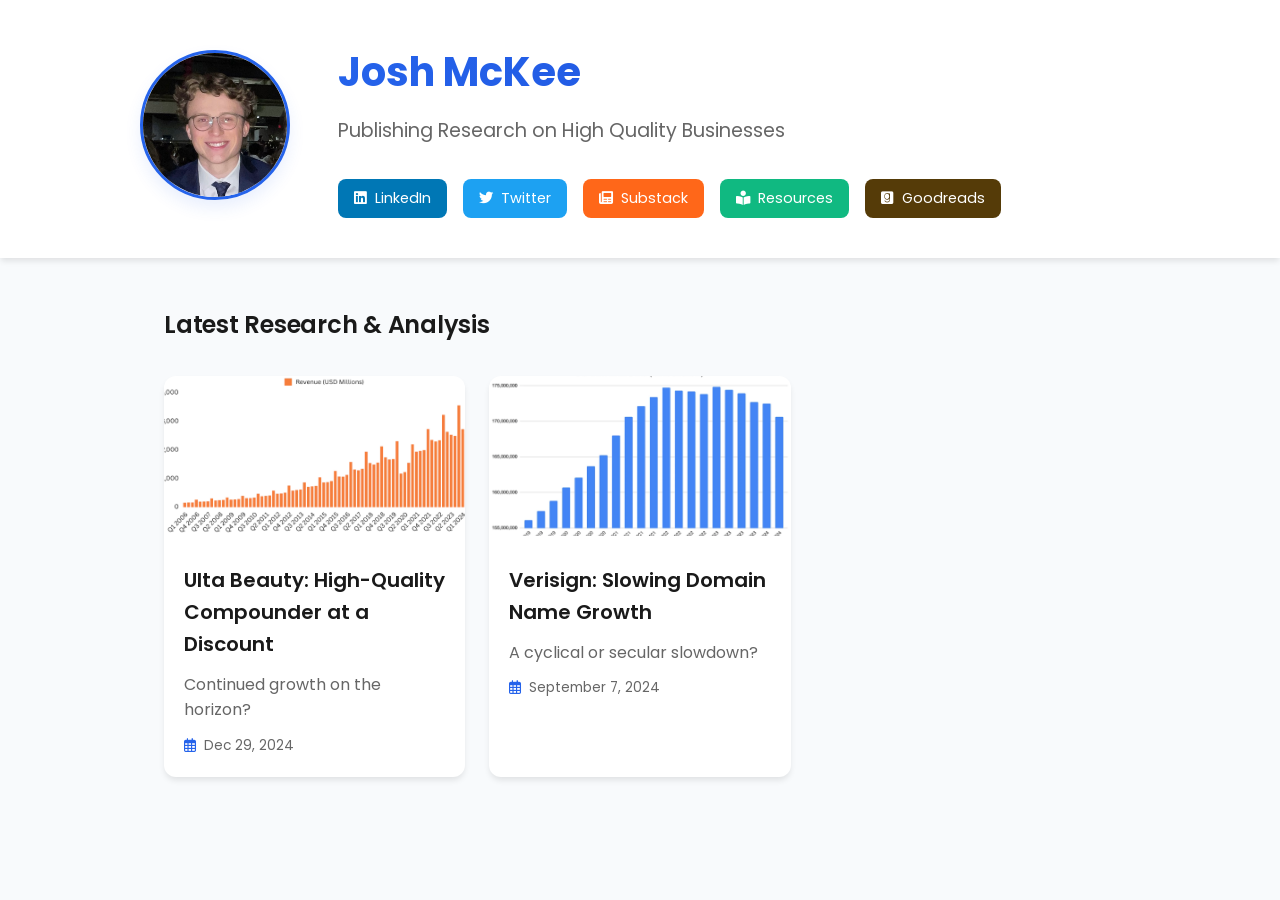
==== index.html @ ddf3f3ee "Update" ====
<!DOCTYPE html>
<html lang="en">
<head>

    <!-- Google tag (gtag.js) -->
    <script async src="https://www.googletagmanager.com/gtag/js?id=G-8PGS64HF0B"></script>
    <script>
        window.dataLayer = window.dataLayer || [];
        function gtag(){dataLayer.push(arguments);}
        gtag('js', new Date());

        gtag('config', 'G-8PGS64HF0B');
    </script>

    <meta charset="UTF-8">
    <meta name="viewport" content="width=device-width, initial-scale=1.0">
    <title>Josh McKee - Investment Research Portfolio</title>
    <link rel="stylesheet" href="https://cdnjs.cloudflare.com/ajax/libs/font-awesome/6.0.0/css/all.min.css">
    <style>
        @import url('https://fonts.googleapis.com/css2?family=Poppins:wght@300;400;500;600;700&display=swap');

        :root {
            --primary-color: #2563eb;
            --text-primary: #1a1a1a;
            --text-secondary: #666;
            --bg-primary: #ffffff;
            --bg-secondary: #f8fafc;
        }

        * {
            margin: 0;
            padding: 0;
            box-sizing: border-box;
            font-family: 'Poppins', -apple-system, BlinkMacSystemFont, sans-serif;
        }

        body {
            background-color: var(--bg-secondary);
            color: var(--text-primary);
            line-height: 1.6;
        }

        header {
            background-color: var(--bg-primary);
            padding: 2.5rem 1.5rem;
            box-shadow: 0 4px 6px -1px rgba(0, 0, 0, 0.1);
            position: relative;
            overflow: hidden;
        }

        .header-content {
            max-width: 1000px;
            margin: 0 auto;
            display: flex;
            align-items: center;
            gap: 3rem;
        }

        .profile-section {
            flex-shrink: 0;
            position: relative;
        }

        .profile-image {
            width: 150px;
            height: 150px;
            border-radius: 50%;
            object-fit: cover;
            border: 3px solid var(--primary-color);
            box-shadow: 0 8px 16px rgba(37, 99, 235, 0.1);
            transition: transform 0.3s ease;
        }

        .profile-image:hover {
            transform: scale(1.05);
        }

        .header-text {
            flex-grow: 1;
            display: flex;
            flex-direction: column;
        }

        h1 {
            font-size: 2.5rem;
            font-weight: 700;
            margin-bottom: 0.75rem;
            color: var(--text-primary);
            background: linear-gradient(120deg, var(--primary-color), #1d4ed8);
            -webkit-background-clip: text;
            -webkit-text-fill-color: transparent;
            animation: fadeInUp 0.8s ease;
        }

        .subtitle {
            color: var(--text-secondary);
            font-size: 1.2rem;
            margin-bottom: 1rem;
            animation: fadeInUp 0.8s ease 0.2s backwards;
        }

        .container {
            max-width: 1000px;
            margin: 0 auto;
            padding: 3rem 1.5rem;
        }

        .section-title {
            font-size: 1.5rem;
            font-weight: 600;
            color: var(--text-primary);
            margin-bottom: 2rem;
            letter-spacing: -0.01em;
        }

        .research-grid {
            display: grid;
            grid-template-columns: repeat(auto-fill, minmax(300px, 1fr));
            gap: 1.5rem;
            margin-top: 1.5rem;
            animation: fadeInUp 0.8s ease 0.4s backwards;
        }

        .research-card {
            background: var(--bg-primary);
            border-radius: 12px;
            padding: 0;
            box-shadow: 0 4px 6px -1px rgba(0, 0, 0, 0.1);
            transition: all 0.3s ease;
            cursor: pointer;
            position: relative;
            overflow: hidden;
        }

        .research-card::before {
            content: '';
            position: absolute;
            top: 0;
            left: 0;
            width: 100%;
            height: 3px;
            background: linear-gradient(90deg, var(--primary-color), #1d4ed8);
            transform: scaleX(0);
            transform-origin: left;
            transition: transform 0.3s ease;
        }

        .research-card:hover {
            transform: translateY(-6px);
            box-shadow: 0 8px 16px rgba(0, 0, 0, 0.1);
        }

        .research-card:hover::before {
            transform: scaleX(1);
        }

        .article-image {
            width: 100%;
            height: 160px;
            object-fit: cover;
            border-top-left-radius: 12px;
            border-top-right-radius: 12px;
        }

        .card-content {
            padding: 1.25rem;
        }

        .research-card h2 {
            font-size: 1.25rem;
            font-weight: 600;
            margin-bottom: 0.75rem;
            color: var(--text-primary);
        }

        .research-card p {
            color: var(--text-secondary);
            margin-bottom: 0.75rem;
            font-size: 1rem;
        }

        .research-card .date {
            color: var(--text-secondary);
            font-size: 0.85rem;
            display: flex;
            align-items: center;
            gap: 0.5rem;
        }

        .date i {
            color: var(--primary-color);
        }

        /* Social Media Buttons */
        .social-links {
            display: flex;
            gap: 1rem;
            margin-top: 1rem;
            flex-wrap: wrap;
            justify-content: flex-start;
        }

        .social-button {
            display: flex;
            align-items: center;
            gap: 0.5rem;
            padding: 0.5rem 1rem;
            border-radius: 8px;
            color: white;
            font-size: 0.9rem;
            text-decoration: none;
            transition: transform 0.2s ease;
            min-width: fit-content;
        }

        .social-button:hover {
            transform: translateY(-2px);
        }

        .linkedin {
            background-color: #0077b5;
        }

        .twitter {
            background-color: #1DA1F2;
        }

        .substack {
            background-color: #FF6719;
        }

        .resources {
            background-color: #10b981;
        }

        .goodreads {
            background-color: #553b08;
        }

        /* Notification Popup */
        .notification {
            position: fixed;
            bottom: 2rem;
            left: 50%;
            transform: translateX(-50%) translateY(100px);
            background: rgba(0, 0, 0, 0.8);
            color: white;
            padding: 1rem 2rem;
            border-radius: 8px;
            font-size: 0.9rem;
            opacity: 0;
            transition: all 0.3s ease;
            z-index: 1000;
            display: flex;
            align-items: center;
            gap: 0.5rem;
        }

        .notification.show {
            transform: translateX(-50%) translateY(0);
            opacity: 1;
        }

        .notification i {
            animation: spin 1s linear infinite;
        }

        @keyframes fadeInUp {
            from {
                opacity: 0;
                transform: translateY(20px);
            }
            to {
                opacity: 1;
                transform: translateY(0);
            }
        }

        @keyframes spin {
            from {
                transform: rotate(0deg);
            }
            to {
                transform: rotate(360deg);
            }
        }

        @media (max-width: 768px) {
            .header-content {
                flex-direction: column;
                text-align: center;
                gap: 1.5rem;
                padding: 0.5rem;
            }

            .container {
                padding: 1.5rem 1rem;
            }
            
            .research-grid {
                grid-template-columns: 1fr;
            }

            h1 {
                font-size: 2rem;
            }

            .subtitle {
                font-size: 1.1rem;
                padding: 0 0.5rem;
            }

            .social-links {
                justify-content: center;
                gap: 0.75rem;
                padding: 0 0.5rem;
            }

            .social-button {
                padding: 0.4rem 0.75rem;
                font-size: 0.85rem;
            }

            .section-title {
                text-align: center;
                font-size: 1.35rem;
            }

            .profile-image {
                width: 120px;
                height: 120px;
            }
        }

        @media (max-width: 480px) {
            .social-links {
                gap: 0.5rem;
            }

            .social-button {
                padding: 0.35rem 0.6rem;
                font-size: 0.8rem;
            }

            .subtitle {
                font-size: 1rem;
            }

            h1 {
                font-size: 1.75rem;
            }
        }
    </style>
</head>
<body>
    <header>
        <div class="header-content">
            <div class="profile-section">
                <img src="profile.jpg" alt="Josh McKee" class="profile-image" onerror="this.src='https://via.placeholder.com/150x150?text=JM'">
            </div>
            <div class="header-text">
                <h1>Josh McKee</h1>
                <p class="subtitle">Publishing Research on High Quality Businesses</p>
                <div class="social-links">
                    <a href="https://www.linkedin.com/in/joshhmckee/" target="_blank" class="social-button linkedin">
                        <i class="fab fa-linkedin"></i>
                        LinkedIn
                    </a>
                    <a href="https://x.com/stockmental" target="_blank" class="social-button twitter">
                        <i class="fab fa-twitter"></i>
                        Twitter
                    </a>
                    <a href="https://open.substack.com/pub/thedeepview" target="_blank" class="social-button substack">
                        <i class="fas fa-newspaper"></i>
                        Substack
                    </a>
                    <a href="resources.html" class="social-button resources">
                        <i class="fas fa-book-reader"></i>
                        Resources
                    </a>
                    <a href="https://www.goodreads.com/user/show/170018199-josh-mckee" target="_blank" class="social-button goodreads">
                        <i class="fab fa-goodreads"></i>
                        Goodreads
                    </a>
                </div>
            </div>
        </div>
    </header>

    <main class="container">
        <h2 class="section-title">Latest Research & Analysis</h2>
        <div class="research-grid" id="researchGrid">
            <!-- Research articles will be dynamically inserted here -->
        </div>
    </main>

    <script>
        // Your existing articles data
        const researchArticles = [
            {
                title: "Ulta Beauty: High-Quality Compounder at a Discount",
                description: "Continued growth on the horizon?",
                date: "Dec 29, 2024",
                url: "https://open.substack.com/pub/thedeepview/p/ulta-beauty-high-quality-compounder",
                image: "ulta_image.jpg"
            },
            {
                title: "Verisign: Slowing Domain Name Growth",
                description: "A cyclical or secular slowdown?",
                date: "September 7, 2024",
                url: "https://open.substack.com/pub/thedeepview/p/verisign-slowing-domain-name-growth",
                image: "verisign_image.png"
            }
        ];

        function createResearchCards() {
            const grid = document.getElementById('researchGrid');
            
            researchArticles.forEach((article, index) => {
                const card = document.createElement('div');
                card.className = 'research-card';
                card.style.animation = `fadeInUp 0.8s ease ${0.2 * (index + 1)}s backwards`;
                
                card.innerHTML = `
                    <img src="${article.image}" alt="${article.title}" class="article-image" onerror="this.src='https://via.placeholder.com/800x400?text=Research+Article'">
                    <div class="card-content">
                        <h2>${article.title}</h2>
                        <p>${article.description}</p>
                        <div class="date">
                            <i class="far fa-calendar-alt"></i>
                            ${article.date}
                        </div>
                    </div>
                `;
                
                card.addEventListener('click', () => {
                    window.open(article.url, '_blank');
                });
                
                grid.appendChild(card);
            });
        }

        document.addEventListener('DOMContentLoaded', createResearchCards);
    </script>
</body>
</html>
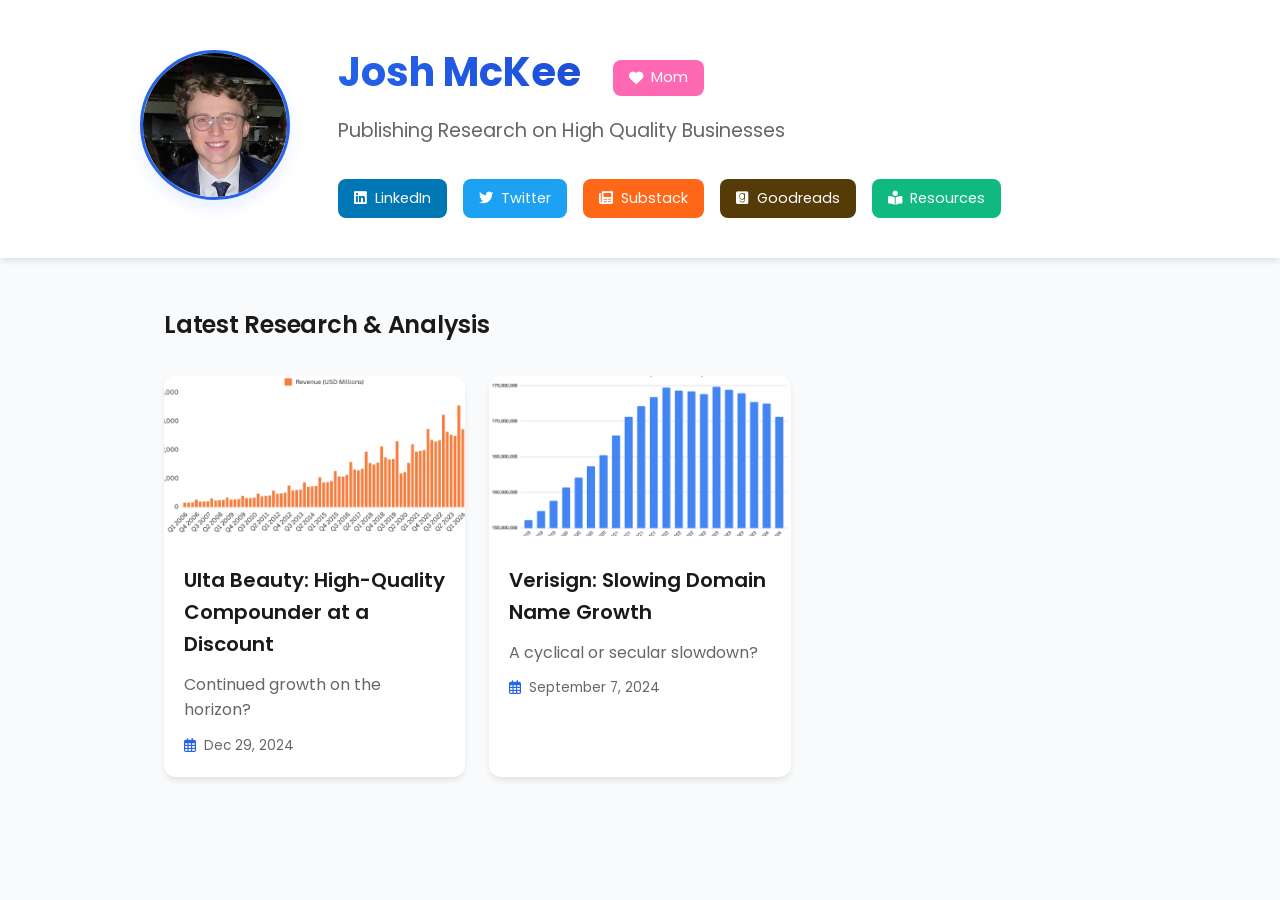
==== commit 43f3f14a: "Update" ====
--- a/index.html
+++ b/index.html
@@ -235,6 +235,30 @@
 
         .goodreads {
             background-color: #553b08;
+        }
+
+        .mom-button {
+            display: inline-flex;
+            align-items: center;
+            gap: 0.5rem;
+            padding: 0.4rem 1rem;
+            border-radius: 8px;
+            background-color: #ff69b4;
+            color: white;
+            font-size: 0.9rem;
+            text-decoration: none;
+            transition: all 0.3s ease;
+            margin-left: 1rem;
+            vertical-align: middle;
+        }
+
+        .mom-button:hover {
+            transform: translateY(-2px);
+            background-color: #ff4d8c;
+        }
+
+        .mom-button i {
+            font-size: 0.9rem;
         }
 
         /* Notification Popup */
@@ -359,7 +383,13 @@
                 <img src="profile.jpg" alt="Josh McKee" class="profile-image" onerror="this.src='https://via.placeholder.com/150x150?text=JM'">
             </div>
             <div class="header-text">
-                <h1>Josh McKee</h1>
+                <div style="display: flex; align-items: center; gap: 1rem;">
+                    <h1>Josh McKee</h1>
+                    <a href="birthday.html" class="mom-button">
+                        <i class="fas fa-heart"></i>
+                        Mom
+                    </a>
+                </div>
                 <p class="subtitle">Publishing Research on High Quality Businesses</p>
                 <div class="social-links">
                     <a href="https://www.linkedin.com/in/joshhmckee/" target="_blank" class="social-button linkedin">
@@ -374,13 +404,13 @@
                         <i class="fas fa-newspaper"></i>
                         Substack
                     </a>
+                    <a href="https://www.goodreads.com/user/show/170018199-josh-mckee" target="_blank" class="social-button goodreads">
+                        <i class="fab fa-goodreads"></i>
+                        Goodreads
+                    </a>
                     <a href="resources.html" class="social-button resources">
                         <i class="fas fa-book-reader"></i>
                         Resources
-                    </a>
-                    <a href="https://www.goodreads.com/user/show/170018199-josh-mckee" target="_blank" class="social-button goodreads">
-                        <i class="fab fa-goodreads"></i>
-                        Goodreads
                     </a>
                 </div>
             </div>
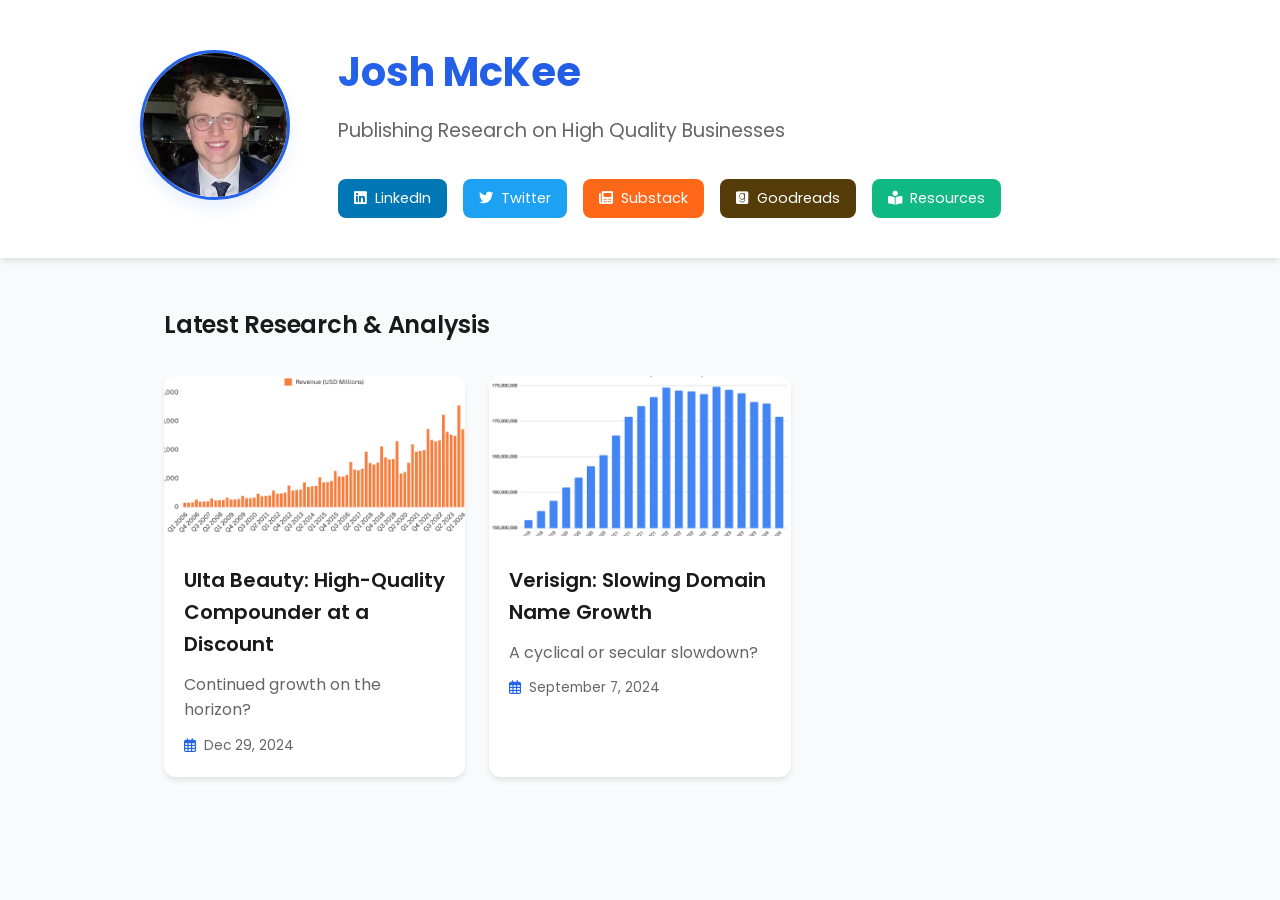
==== commit 7ff75271: "Update" ====
--- a/index.html
+++ b/index.html
@@ -14,7 +14,7 @@
 
     <meta charset="UTF-8">
     <meta name="viewport" content="width=device-width, initial-scale=1.0">
-    <title>Josh McKee - Investment Research Portfolio</title>
+    <title>Josh McKee</title>
     <link rel="stylesheet" href="https://cdnjs.cloudflare.com/ajax/libs/font-awesome/6.0.0/css/all.min.css">
     <style>
         @import url('https://fonts.googleapis.com/css2?family=Poppins:wght@300;400;500;600;700&display=swap');
@@ -235,30 +235,6 @@
 
         .goodreads {
             background-color: #553b08;
-        }
-
-        .mom-button {
-            display: inline-flex;
-            align-items: center;
-            gap: 0.5rem;
-            padding: 0.4rem 1rem;
-            border-radius: 8px;
-            background-color: #ff69b4;
-            color: white;
-            font-size: 0.9rem;
-            text-decoration: none;
-            transition: all 0.3s ease;
-            margin-left: 1rem;
-            vertical-align: middle;
-        }
-
-        .mom-button:hover {
-            transform: translateY(-2px);
-            background-color: #ff4d8c;
-        }
-
-        .mom-button i {
-            font-size: 0.9rem;
         }
 
         /* Notification Popup */
@@ -383,13 +359,7 @@
                 <img src="profile.jpg" alt="Josh McKee" class="profile-image" onerror="this.src='https://via.placeholder.com/150x150?text=JM'">
             </div>
             <div class="header-text">
-                <div style="display: flex; align-items: center; gap: 1rem;">
-                    <h1>Josh McKee</h1>
-                    <a href="birthday.html" class="mom-button">
-                        <i class="fas fa-heart"></i>
-                        Mom
-                    </a>
-                </div>
+                <h1>Josh McKee</h1>
                 <p class="subtitle">Publishing Research on High Quality Businesses</p>
                 <div class="social-links">
                     <a href="https://www.linkedin.com/in/joshhmckee/" target="_blank" class="social-button linkedin">
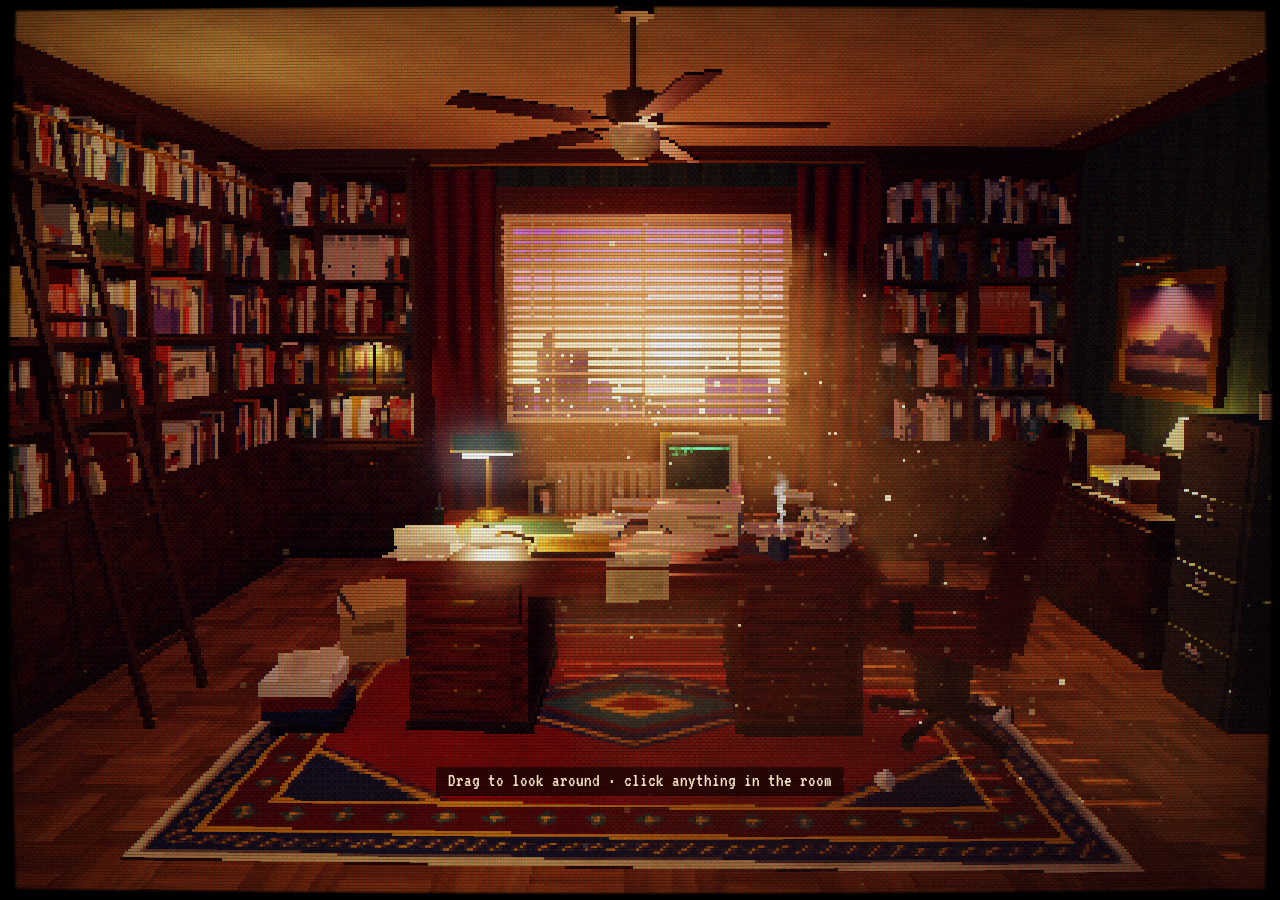
==== commit 368bf747: "Rebuild the site as an interactive retro 3D research office Replace the static card layout with a po" ====
--- a/index.html
+++ b/index.html
@@ -1,447 +1,322 @@
 <!DOCTYPE html>
 <html lang="en">
 <head>
-
-    <!-- Google tag (gtag.js) -->
-    <script async src="https://www.googletagmanager.com/gtag/js?id=G-8PGS64HF0B"></script>
-    <script>
-        window.dataLayer = window.dataLayer || [];
-        function gtag(){dataLayer.push(arguments);}
-        gtag('js', new Date());
-
-        gtag('config', 'G-8PGS64HF0B');
-    </script>
-
-    <meta charset="UTF-8">
-    <meta name="viewport" content="width=device-width, initial-scale=1.0">
-    <title>Josh McKee</title>
-    <link rel="stylesheet" href="https://cdnjs.cloudflare.com/ajax/libs/font-awesome/6.0.0/css/all.min.css">
-    <style>
-        @import url('https://fonts.googleapis.com/css2?family=Poppins:wght@300;400;500;600;700&display=swap');
-
-        :root {
-            --primary-color: #2563eb;
-            --text-primary: #1a1a1a;
-            --text-secondary: #666;
-            --bg-primary: #ffffff;
-            --bg-secondary: #f8fafc;
-        }
-
-        * {
-            margin: 0;
-            padding: 0;
-            box-sizing: border-box;
-            font-family: 'Poppins', -apple-system, BlinkMacSystemFont, sans-serif;
-        }
-
-        body {
-            background-color: var(--bg-secondary);
-            color: var(--text-primary);
-            line-height: 1.6;
-        }
-
-        header {
-            background-color: var(--bg-primary);
-            padding: 2.5rem 1.5rem;
-            box-shadow: 0 4px 6px -1px rgba(0, 0, 0, 0.1);
-            position: relative;
-            overflow: hidden;
-        }
-
-        .header-content {
-            max-width: 1000px;
-            margin: 0 auto;
-            display: flex;
-            align-items: center;
-            gap: 3rem;
-        }
-
-        .profile-section {
-            flex-shrink: 0;
-            position: relative;
-        }
-
-        .profile-image {
-            width: 150px;
-            height: 150px;
-            border-radius: 50%;
-            object-fit: cover;
-            border: 3px solid var(--primary-color);
-            box-shadow: 0 8px 16px rgba(37, 99, 235, 0.1);
-            transition: transform 0.3s ease;
-        }
-
-        .profile-image:hover {
-            transform: scale(1.05);
-        }
-
-        .header-text {
-            flex-grow: 1;
-            display: flex;
-            flex-direction: column;
-        }
-
-        h1 {
-            font-size: 2.5rem;
-            font-weight: 700;
-            margin-bottom: 0.75rem;
-            color: var(--text-primary);
-            background: linear-gradient(120deg, var(--primary-color), #1d4ed8);
-            -webkit-background-clip: text;
-            -webkit-text-fill-color: transparent;
-            animation: fadeInUp 0.8s ease;
-        }
-
-        .subtitle {
-            color: var(--text-secondary);
-            font-size: 1.2rem;
-            margin-bottom: 1rem;
-            animation: fadeInUp 0.8s ease 0.2s backwards;
-        }
-
-        .container {
-            max-width: 1000px;
-            margin: 0 auto;
-            padding: 3rem 1.5rem;
-        }
-
-        .section-title {
-            font-size: 1.5rem;
-            font-weight: 600;
-            color: var(--text-primary);
-            margin-bottom: 2rem;
-            letter-spacing: -0.01em;
-        }
-
-        .research-grid {
-            display: grid;
-            grid-template-columns: repeat(auto-fill, minmax(300px, 1fr));
-            gap: 1.5rem;
-            margin-top: 1.5rem;
-            animation: fadeInUp 0.8s ease 0.4s backwards;
-        }
-
-        .research-card {
-            background: var(--bg-primary);
-            border-radius: 12px;
-            padding: 0;
-            box-shadow: 0 4px 6px -1px rgba(0, 0, 0, 0.1);
-            transition: all 0.3s ease;
-            cursor: pointer;
-            position: relative;
-            overflow: hidden;
-        }
-
-        .research-card::before {
-            content: '';
-            position: absolute;
-            top: 0;
-            left: 0;
-            width: 100%;
-            height: 3px;
-            background: linear-gradient(90deg, var(--primary-color), #1d4ed8);
-            transform: scaleX(0);
-            transform-origin: left;
-            transition: transform 0.3s ease;
-        }
-
-        .research-card:hover {
-            transform: translateY(-6px);
-            box-shadow: 0 8px 16px rgba(0, 0, 0, 0.1);
-        }
-
-        .research-card:hover::before {
-            transform: scaleX(1);
-        }
-
-        .article-image {
-            width: 100%;
-            height: 160px;
-            object-fit: cover;
-            border-top-left-radius: 12px;
-            border-top-right-radius: 12px;
-        }
-
-        .card-content {
-            padding: 1.25rem;
-        }
-
-        .research-card h2 {
-            font-size: 1.25rem;
-            font-weight: 600;
-            margin-bottom: 0.75rem;
-            color: var(--text-primary);
-        }
-
-        .research-card p {
-            color: var(--text-secondary);
-            margin-bottom: 0.75rem;
-            font-size: 1rem;
-        }
-
-        .research-card .date {
-            color: var(--text-secondary);
-            font-size: 0.85rem;
-            display: flex;
-            align-items: center;
-            gap: 0.5rem;
-        }
-
-        .date i {
-            color: var(--primary-color);
-        }
-
-        /* Social Media Buttons */
-        .social-links {
-            display: flex;
-            gap: 1rem;
-            margin-top: 1rem;
-            flex-wrap: wrap;
-            justify-content: flex-start;
-        }
-
-        .social-button {
-            display: flex;
-            align-items: center;
-            gap: 0.5rem;
-            padding: 0.5rem 1rem;
-            border-radius: 8px;
-            color: white;
-            font-size: 0.9rem;
-            text-decoration: none;
-            transition: transform 0.2s ease;
-            min-width: fit-content;
-        }
-
-        .social-button:hover {
-            transform: translateY(-2px);
-        }
-
-        .linkedin {
-            background-color: #0077b5;
-        }
-
-        .twitter {
-            background-color: #1DA1F2;
-        }
-
-        .substack {
-            background-color: #FF6719;
-        }
-
-        .resources {
-            background-color: #10b981;
-        }
-
-        .goodreads {
-            background-color: #553b08;
-        }
-
-        /* Notification Popup */
-        .notification {
-            position: fixed;
-            bottom: 2rem;
-            left: 50%;
-            transform: translateX(-50%) translateY(100px);
-            background: rgba(0, 0, 0, 0.8);
-            color: white;
-            padding: 1rem 2rem;
-            border-radius: 8px;
-            font-size: 0.9rem;
-            opacity: 0;
-            transition: all 0.3s ease;
-            z-index: 1000;
-            display: flex;
-            align-items: center;
-            gap: 0.5rem;
-        }
-
-        .notification.show {
-            transform: translateX(-50%) translateY(0);
-            opacity: 1;
-        }
-
-        .notification i {
-            animation: spin 1s linear infinite;
-        }
-
-        @keyframes fadeInUp {
-            from {
-                opacity: 0;
-                transform: translateY(20px);
-            }
-            to {
-                opacity: 1;
-                transform: translateY(0);
-            }
-        }
-
-        @keyframes spin {
-            from {
-                transform: rotate(0deg);
-            }
-            to {
-                transform: rotate(360deg);
-            }
-        }
-
-        @media (max-width: 768px) {
-            .header-content {
-                flex-direction: column;
-                text-align: center;
-                gap: 1.5rem;
-                padding: 0.5rem;
-            }
-
-            .container {
-                padding: 1.5rem 1rem;
-            }
-            
-            .research-grid {
-                grid-template-columns: 1fr;
-            }
-
-            h1 {
-                font-size: 2rem;
-            }
-
-            .subtitle {
-                font-size: 1.1rem;
-                padding: 0 0.5rem;
-            }
-
-            .social-links {
-                justify-content: center;
-                gap: 0.75rem;
-                padding: 0 0.5rem;
-            }
-
-            .social-button {
-                padding: 0.4rem 0.75rem;
-                font-size: 0.85rem;
-            }
-
-            .section-title {
-                text-align: center;
-                font-size: 1.35rem;
-            }
-
-            .profile-image {
-                width: 120px;
-                height: 120px;
-            }
-        }
-
-        @media (max-width: 480px) {
-            .social-links {
-                gap: 0.5rem;
-            }
-
-            .social-button {
-                padding: 0.35rem 0.6rem;
-                font-size: 0.8rem;
-            }
-
-            .subtitle {
-                font-size: 1rem;
-            }
-
-            h1 {
-                font-size: 1.75rem;
-            }
-        }
-    </style>
+  <!-- Google tag (gtag.js) -->
+  <script async src="https://www.googletagmanager.com/gtag/js?id=G-8PGS64HF0B"></script>
+  <script>
+    window.dataLayer = window.dataLayer || [];
+    function gtag(){dataLayer.push(arguments);}
+    gtag('js', new Date());
+    gtag('config', 'G-8PGS64HF0B');
+  </script>
+
+  <meta charset="UTF-8">
+  <meta name="viewport" content="width=device-width, initial-scale=1, viewport-fit=cover">
+  <title>Josh McKee · Research on High-Quality Businesses</title>
+  <meta name="description" content="Josh McKee publishes in-depth research on high-quality businesses. Step into his retro research office to browse the reports, the reading list and the podcasts he follows.">
+  <link rel="canonical" href="https://www.joshmckee.com/">
+  <meta name="theme-color" content="#140d09">
+  <meta name="color-scheme" content="dark">
+
+  <meta property="og:type" content="website">
+  <meta property="og:url" content="https://www.joshmckee.com/">
+  <meta property="og:title" content="Josh McKee · Research Office">
+  <meta property="og:description" content="In-depth research on high-quality businesses, inside a retro 3D research office.">
+  <meta property="og:image" content="https://www.joshmckee.com/assets/img/og.jpg">
+  <meta property="og:image:width" content="1200">
+  <meta property="og:image:height" content="630">
+  <meta name="twitter:card" content="summary_large_image">
+  <meta name="twitter:site" content="@stockmental">
+  <meta name="twitter:title" content="Josh McKee · Research Office">
+  <meta name="twitter:description" content="In-depth research on high-quality businesses, inside a retro 3D research office.">
+  <meta name="twitter:image" content="https://www.joshmckee.com/assets/img/og.jpg">
+
+  <link rel="icon" href="favicon.svg" type="image/svg+xml">
+  <link rel="icon" href="favicon.png" type="image/png" sizes="32x32">
+  <link rel="apple-touch-icon" href="apple-touch-icon.png">
+
+  <link rel="preconnect" href="https://fonts.googleapis.com">
+  <link rel="preconnect" href="https://fonts.gstatic.com" crossorigin>
+  <link rel="stylesheet" href="https://fonts.googleapis.com/css2?family=Courier+Prime:ital,wght@0,400;0,700;1,400&family=VT323&display=swap">
+  <link rel="stylesheet" href="assets/css/office.css">
+  <link rel="modulepreload" href="assets/vendor/three.module.min.js">
+
+  <script type="application/ld+json">
+  {
+    "@context": "https://schema.org",
+    "@type": "Person",
+    "name": "Josh McKee",
+    "url": "https://www.joshmckee.com/",
+    "image": "https://www.joshmckee.com/assets/img/profile.jpg",
+    "description": "Publishes in-depth research on high-quality businesses.",
+    "sameAs": [
+      "https://www.linkedin.com/in/joshhmckee/",
+      "https://x.com/stockmental",
+      "https://www.goodreads.com/user/show/170018199-josh-mckee"
+    ]
+  }
+  </script>
+  <script>document.documentElement.classList.add('js');</script>
 </head>
 <body>
-    <header>
-        <div class="header-content">
-            <div class="profile-section">
-                <img src="profile.jpg" alt="Josh McKee" class="profile-image" onerror="this.src='https://via.placeholder.com/150x150?text=JM'">
-            </div>
-            <div class="header-text">
-                <h1>Josh McKee</h1>
-                <p class="subtitle">Publishing Research on High Quality Businesses</p>
-                <div class="social-links">
-                    <a href="https://www.linkedin.com/in/joshhmckee/" target="_blank" class="social-button linkedin">
-                        <i class="fab fa-linkedin"></i>
-                        LinkedIn
-                    </a>
-                    <a href="https://x.com/stockmental" target="_blank" class="social-button twitter">
-                        <i class="fab fa-twitter"></i>
-                        Twitter
-                    </a>
-                    <a href="https://open.substack.com/pub/thedeepview" target="_blank" class="social-button substack">
-                        <i class="fas fa-newspaper"></i>
-                        Substack
-                    </a>
-                    <a href="https://www.goodreads.com/user/show/170018199-josh-mckee" target="_blank" class="social-button goodreads">
-                        <i class="fab fa-goodreads"></i>
-                        Goodreads
-                    </a>
-                    <a href="resources.html" class="social-button resources">
-                        <i class="fas fa-book-reader"></i>
-                        Resources
-                    </a>
-                </div>
-            </div>
+  <a class="skip-link" href="#text-version">Skip to the text version</a>
+
+  <!-- ============ The office (3D) ============ -->
+  <div class="stage" id="stage" aria-hidden="true">
+    <canvas id="scene"></canvas>
+    <div class="markers" id="markers"></div>
+  </div>
+
+  <header class="hud hud-top" aria-label="Site controls">
+    <div class="hud-id">
+      <span class="hud-name">JOSH McKEE</span>
+      <span class="hud-sub">RESEARCH OFFICE · EST. 2024</span>
+    </div>
+    <div class="hud-tools">
+      <button class="hud-btn" type="button" data-action="hints" aria-pressed="false" title="Show what you can click">?</button>
+      <button class="hud-btn" type="button" data-action="sound" aria-pressed="false">SOUND OFF</button>
+      <button class="hud-btn" type="button" data-action="crt" aria-pressed="true">CRT ON</button>
+      <a class="hud-btn" href="#text-version" data-action="text">TEXT VERSION</a>
+    </div>
+  </header>
+
+  <nav class="hud hud-dock" aria-label="Explore the office">
+    <button type="button" class="dock-btn" data-go="terminal">
+      <svg viewBox="0 0 16 16" aria-hidden="true"><path d="M2 2h12v9H2zM3 3v7h10V3zM5 12h6v1h2v1H3v-1h2z"/><path d="M4 5h1v1H4zM6 5h4v1H6zM4 7h1v1H4zM6 7h3v1H6z"/></svg>
+      <span>Research</span>
+    </button>
+    <button type="button" class="dock-btn" data-go="desk">
+      <svg viewBox="0 0 16 16" aria-hidden="true"><path d="M4 1h7l3 3v11H4zM5 2v12h8V5h-3V2zM11 2v2h2z"/><path d="M6 7h5v1H6zM6 9h6v1H6zM6 11h4v1H6zM2 3h1v13h10v-1H2z"/></svg>
+      <span>Reports</span>
+    </button>
+    <button type="button" class="dock-btn" data-go="library">
+      <svg viewBox="0 0 16 16" aria-hidden="true"><path d="M1 14h14v1H1zM2 3h2v10H2zM5 2h2v11H5zM8 4h2v9H8zM11 3l2-1 2 10-2 1z"/></svg>
+      <span>Library</span>
+    </button>
+    <button type="button" class="dock-btn" data-go="podcasts">
+      <svg viewBox="0 0 16 16" aria-hidden="true"><path d="M1 3h14v10H1zM2 4v8h12V4zM3 5h10v3H3zM5 9h6v2H5z"/><path d="M5 6h1v1H5zM10 6h1v1h-1z"/></svg>
+      <span>Podcasts</span>
+    </button>
+    <button type="button" class="dock-btn" data-go="contact">
+      <svg viewBox="0 0 16 16" aria-hidden="true"><path d="M3 3h10v2h2v3h-3V6H4v2H1V5h2zM4 9h8l2 5H2zM7 10h2v1H7zM6 12h4v1H6z"/></svg>
+      <span>Contact</span>
+    </button>
+    <button type="button" class="dock-btn" data-go="about">
+      <svg viewBox="0 0 16 16" aria-hidden="true"><path d="M6 2h4v1h1v4h-1v1H6V7H5V3h1zM3 10h10v1h1v4H2v-4h1z"/></svg>
+      <span>About</span>
+    </button>
+  </nav>
+
+  <button type="button" class="back-btn" data-action="back" hidden>&larr; BACK <kbd>ESC</kbd></button>
+  <p class="hud-hint" id="hint">Drag to look around &middot; click anything in the room</p>
+  <div class="tooltip" id="tooltip" aria-hidden="true"></div>
+  <p class="sr-only" id="announcer" aria-live="polite"></p>
+
+  <div class="boot" id="boot" aria-hidden="true">
+    <pre class="boot-text" id="boot-text"></pre>
+    <div class="boot-bar"><span id="boot-bar"></span></div>
+  </div>
+
+  <!-- ============ Content: overlays in the office, a plain document in text mode ============ -->
+  <main class="content" id="text-version" tabindex="-1">
+    <header class="doc-head">
+      <p class="doc-kicker">www.joshmckee.com</p>
+      <h1>Josh McKee</h1>
+      <p class="doc-lede">Publishing research on high-quality businesses.</p>
+      <p class="doc-switch"><a href="./" data-action="office">Enter the 3D research office &rarr;</a></p>
+    </header>
+
+    <section class="panel panel-about" id="about" data-panel="about" aria-labelledby="about-title">
+      <button type="button" class="panel-close" data-action="back" aria-label="Close">&times;</button>
+      <div class="about-card">
+        <div class="about-body">
+          <p class="panel-kicker">About</p>
+          <h2 id="about-title">Josh McKee</h2>
+          <p class="about-lede">Publishing research on high-quality businesses.</p>
+          <p>In-depth analyses of public companies: how they make money, what drives their value, and their long-term investment potential.</p>
+          <p class="about-links">
+            <a href="https://www.linkedin.com/in/joshhmckee/" rel="me noopener" target="_blank">LinkedIn</a>
+            <a href="https://x.com/stockmental" rel="me noopener" target="_blank">X</a>
+            <a href="https://www.goodreads.com/user/show/170018199-josh-mckee" rel="me noopener" target="_blank">Goodreads</a>
+          </p>
         </div>
-    </header>
-
-    <main class="container">
-        <h2 class="section-title">Latest Research & Analysis</h2>
-        <div class="research-grid" id="researchGrid">
-            <!-- Research articles will be dynamically inserted here -->
+      </div>
+    </section>
+
+    <section class="panel panel-terminal" id="research" data-panel="terminal" aria-labelledby="research-title">
+      <button type="button" class="panel-close" data-action="back" aria-label="Close">&times;</button>
+      <div class="term">
+        <p class="term-bar" aria-hidden="true"><span>THE DEEP VIEW &middot; RESEARCH TERMINAL</span><span class="term-clock"></span></p>
+        <h2 id="research-title" class="term-title">Research</h2>
+        <p class="term-cmd" aria-hidden="true">C:\RESEARCH&gt; DIR /COVERAGE</p>
+        <div class="reports">
+          <!-- To add a report, copy one <article> block. The office builds a paper pile and a terminal entry from it. -->
+          <article class="report" data-id="ulta" data-ticker="ULTA" data-exchange="NASDAQ" data-company="Ulta Beauty" data-image="assets/img/research/ulta.jpg">
+            <p class="report-meta"><span class="report-ticker">NASDAQ: ULTA</span> <time datetime="2024-12-29">December 29, 2024</time></p>
+            <h3 class="report-title"><a href="https://thedeepview.substack.com/p/ulta-beauty-high-quality-compounder" target="_blank" rel="noopener">Ulta Beauty: High-Quality Compounder at a Discount</a></h3>
+            <p class="report-dek">Continued growth on the horizon?</p>
+            <figure class="report-figure">
+              <img src="assets/img/research/ulta.jpg" alt="Bar chart of Ulta Beauty quarterly revenue in US dollars, rising from about $150 million in 2006 to roughly $2.5 to $3.5 billion by 2024." width="700" height="358" loading="lazy">
+            </figure>
+          </article>
+          <article class="report" data-id="vrsn" data-ticker="VRSN" data-exchange="NASDAQ" data-company="Verisign" data-image="assets/img/research/verisign.jpg">
+            <p class="report-meta"><span class="report-ticker">NASDAQ: VRSN</span> <time datetime="2024-09-07">September 7, 2024</time></p>
+            <h3 class="report-title"><a href="https://thedeepview.substack.com/p/verisign-slowing-domain-name-growth" target="_blank" rel="noopener">Verisign: Slowing Domain Name Growth</a></h3>
+            <p class="report-dek">A cyclical or secular slowdown?</p>
+            <figure class="report-figure">
+              <img src="assets/img/research/verisign.jpg" alt="Bar chart of the .com and .net domain name base, growing from about 156 million in Q2 2019 to a peak near 175 million in 2022 and 2023, then easing to about 170.6 million in Q2 2024." width="671" height="412" loading="lazy">
+            </figure>
+          </article>
         </div>
-    </main>
-
-    <script>
-        // Your existing articles data
-        const researchArticles = [
-            {
-                title: "Ulta Beauty: High-Quality Compounder at a Discount",
-                description: "Continued growth on the horizon?",
-                date: "Dec 29, 2024",
-                url: "https://open.substack.com/pub/thedeepview/p/ulta-beauty-high-quality-compounder",
-                image: "ulta_image.jpg"
-            },
-            {
-                title: "Verisign: Slowing Domain Name Growth",
-                description: "A cyclical or secular slowdown?",
-                date: "September 7, 2024",
-                url: "https://open.substack.com/pub/thedeepview/p/verisign-slowing-domain-name-growth",
-                image: "verisign_image.png"
-            }
-        ];
-
-        function createResearchCards() {
-            const grid = document.getElementById('researchGrid');
-            
-            researchArticles.forEach((article, index) => {
-                const card = document.createElement('div');
-                card.className = 'research-card';
-                card.style.animation = `fadeInUp 0.8s ease ${0.2 * (index + 1)}s backwards`;
-                
-                card.innerHTML = `
-                    <img src="${article.image}" alt="${article.title}" class="article-image" onerror="this.src='https://via.placeholder.com/800x400?text=Research+Article'">
-                    <div class="card-content">
-                        <h2>${article.title}</h2>
-                        <p>${article.description}</p>
-                        <div class="date">
-                            <i class="far fa-calendar-alt"></i>
-                            ${article.date}
-                        </div>
-                    </div>
-                `;
-                
-                card.addEventListener('click', () => {
-                    window.open(article.url, '_blank');
-                });
-                
-                grid.appendChild(card);
-            });
-        }
-
-        document.addEventListener('DOMContentLoaded', createResearchCards);
-    </script>
+        <p class="term-foot">Full write-ups are published on <a href="https://thedeepview.substack.com" target="_blank" rel="noopener">The Deep View</a>, my Substack.</p>
+      </div>
+    </section>
+
+    <section class="panel panel-library library" id="library" data-panel="library" aria-labelledby="library-title">
+      <button type="button" class="panel-close" data-action="back" aria-label="Close">&times;</button>
+      <p class="panel-kicker">Card catalog</p>
+      <h2 id="library-title">The library</h2>
+      <p class="panel-intro">The letters, memos and newsletters I read on a regular basis.</p>
+      <div class="shelf" data-category="Letters &amp; memos">
+        <h3>Letters &amp; memos</h3>
+        <ul class="items">
+          <li class="item" data-id="berkshire" data-spine="BERKSHIRE" data-mark="W.B.">
+            <h4 class="item-title"><a href="https://www.berkshirehathaway.com/letters/letters.html" target="_blank" rel="noopener">Berkshire Hathaway letters</a></h4>
+            <p class="item-by">Warren Buffett</p>
+            <p class="item-desc">Warren Buffett's annual letters to shareholders, full of investment wisdom and business insight.</p>
+          </li>
+          <li class="item" data-id="oaktree" data-spine="OAKTREE MEMOS" data-mark="H.M.">
+            <h4 class="item-title"><a href="https://www.oaktreecapital.com/insights/memos" target="_blank" rel="noopener">Oaktree memos</a></h4>
+            <p class="item-by">Howard Marks</p>
+            <p class="item-desc">The Oaktree Capital co-founder's memos on market cycles, risk and investment wisdom.</p>
+          </li>
+          <li class="item" data-id="pershing" data-spine="PERSHING SQ." data-mark="B.A.">
+            <h4 class="item-title"><a href="https://pershingsquareholdings.com/performance/reports-and-statements/" target="_blank" rel="noopener">Pershing Square letters</a></h4>
+            <p class="item-by">Bill Ackman</p>
+            <p class="item-desc">Bill Ackman's detailed investment analyses and market perspectives, in Pershing Square Holdings' reports.</p>
+          </li>
+          <li class="item" data-id="thirdpoint" data-spine="THIRD POINT" data-mark="D.L.">
+            <h4 class="item-title"><a href="https://www.thirdpoint.com/" target="_blank" rel="noopener">Third Point letters</a></h4>
+            <p class="item-by">Dan Loeb</p>
+            <p class="item-desc">Dan Loeb's quarterly investor letters discussing market views and investment theses.</p>
+          </li>
+          <li class="item" data-id="mauboussin" data-spine="MAUBOUSSIN" data-mark="M.M.">
+            <h4 class="item-title"><a href="https://www.morganstanley.com/im/en-us/financial-advisor/insights/series/consilient-observer.html" target="_blank" rel="noopener">Consilient Observer</a></h4>
+            <p class="item-by">Michael Mauboussin</p>
+            <p class="item-desc">Deep research papers on investment philosophy, strategy and decision-making, with ideas drawn from across disciplines.</p>
+          </li>
+          <li class="item" data-id="doddsville" data-spine="DODDSVILLE" data-mark="CBS">
+            <h4 class="item-title"><a href="https://business.columbia.edu/heilbrunn/resources/graham-and-doddsville-newsletter" target="_blank" rel="noopener">Graham &amp; Doddsville</a></h4>
+            <p class="item-by">Columbia Business School</p>
+            <p class="item-desc">Columbia Business School's investment newsletter, featuring interviews with value investors.</p>
+          </li>
+        </ul>
+      </div>
+      <div class="shelf" data-category="Newsletters">
+        <h3>Newsletters</h3>
+        <ul class="items">
+          <li class="item" data-id="moneystuff" data-spine="MONEY STUFF" data-mark="M.L.">
+            <h4 class="item-title"><a href="https://www.bloomberg.com/opinion/authors/ARbTQlRLRjE/matthew-s-levine" target="_blank" rel="noopener">Money Stuff</a></h4>
+            <p class="item-by">Matt Levine, Bloomberg</p>
+            <p class="item-desc">Bloomberg's Money Stuff newsletter, covering markets, finance and business with unique insight.</p>
+          </li>
+          <li class="item" data-id="stratechery" data-spine="STRATECHERY" data-mark="B.T.">
+            <h4 class="item-title"><a href="https://stratechery.com/" target="_blank" rel="noopener">Stratechery</a></h4>
+            <p class="item-by">Ben Thompson</p>
+            <p class="item-desc">Analysis of the strategy and business side of technology and media, and the impact of technology on society.</p>
+          </li>
+          <li class="item" data-id="noahpinion" data-spine="NOAHPINION" data-mark="N.S.">
+            <h4 class="item-title"><a href="https://www.noahpinion.blog/" target="_blank" rel="noopener">Noahpinion</a></h4>
+            <p class="item-by">Noah Smith</p>
+            <p class="item-desc">Economics and other interesting stuff.</p>
+          </li>
+        </ul>
+      </div>
+      <div class="shelf" data-category="Reading list">
+        <h3>Reading list</h3>
+        <ul class="items">
+          <li class="item" data-id="goodreads" data-spine="READING LIST" data-mark="J.M.">
+            <h4 class="item-title"><a href="https://www.goodreads.com/user/show/170018199-josh-mckee" target="_blank" rel="noopener">My bookshelf on Goodreads</a></h4>
+            <p class="item-by">Josh McKee</p>
+            <p class="item-desc">The books I'm reading, have read and want to read next.</p>
+          </li>
+        </ul>
+      </div>
+    </section>
+
+    <section class="panel panel-tapes podcasts" id="podcasts" data-panel="podcasts" aria-labelledby="podcasts-title">
+      <button type="button" class="panel-close" data-action="back" aria-label="Close">&times;</button>
+      <p class="panel-kicker">Tape deck</p>
+      <h2 id="podcasts-title">Podcasts</h2>
+      <p class="panel-intro">The shows I keep in rotation.</p>
+      <div class="shelf" data-category="Podcasts">
+        <ul class="items">
+          <li class="item" data-id="investtalk" data-short="INVEST TALK">
+            <h4 class="item-title"><a href="https://www.investtalk.com/" target="_blank" rel="noopener">Invest Talk</a></h4>
+            <p class="item-by">Daily show</p>
+            <p class="item-desc">A daily show covering a wide range of investment topics, with a focus on stock market investing and financial planning.</p>
+          </li>
+          <li class="item" data-id="capitalallocators" data-short="CAPITAL ALLOCATORS">
+            <h4 class="item-title"><a href="https://www.capitalallocators.com/" target="_blank" rel="noopener">Capital Allocators</a></h4>
+            <p class="item-by">Ted Seides</p>
+            <p class="item-desc">Ted Seides interviews institutional investors and asset managers about their investment process and capital allocation decisions.</p>
+          </li>
+          <li class="item" data-id="valueafterhours" data-short="VALUE AFTER HOURS">
+            <h4 class="item-title"><a href="https://acquirersmultiple.com/podcast/" target="_blank" rel="noopener">Value After Hours</a></h4>
+            <p class="item-by">Tobias Carlisle, Bill Brewster &amp; Jake Taylor</p>
+            <p class="item-desc">A weekly discussion about value investing, business and life.</p>
+          </li>
+          <li class="item" data-id="investlikethebest" data-short="INVEST LIKE THE BEST">
+            <h4 class="item-title"><a href="https://colossus.com/series/invest-like-the-best/" target="_blank" rel="noopener">Invest Like the Best</a></h4>
+            <p class="item-by">Patrick O'Shaughnessy</p>
+            <p class="item-desc">In-depth conversations with the world's best investors and business leaders.</p>
+          </li>
+          <li class="item" data-id="mastersinbusiness" data-short="MASTERS IN BUSINESS">
+            <h4 class="item-title"><a href="https://www.bloomberg.com/opinion/authors/APqYQ3Wu3vw/barry-l-ritholtz" target="_blank" rel="noopener">Masters in Business</a></h4>
+            <p class="item-by">Barry Ritholtz, Bloomberg</p>
+            <p class="item-desc">Barry Ritholtz interviews influential figures in finance, business and economics.</p>
+          </li>
+        </ul>
+      </div>
+    </section>
+
+    <section class="panel panel-contact" id="contact" data-panel="contact" aria-labelledby="contact-title">
+      <button type="button" class="panel-close" data-action="back" aria-label="Close">&times;</button>
+      <div class="card">
+        <p class="panel-kicker">Rolodex</p>
+        <h2 id="contact-title">McKEE, JOSH</h2>
+        <p class="card-role">Research &middot; high-quality businesses</p>
+        <ul class="card-lines">
+          <li><span>LINKEDIN</span> <a href="https://www.linkedin.com/in/joshhmckee/" target="_blank" rel="me noopener">in/joshhmckee</a></li>
+          <li><span>X</span> <a href="https://x.com/stockmental" target="_blank" rel="me noopener">@stockmental</a></li>
+          <li><span>SUBSTACK</span> <a href="https://thedeepview.substack.com" target="_blank" rel="me noopener">The Deep View</a></li>
+          <li><span>GOODREADS</span> <a href="https://www.goodreads.com/user/show/170018199-josh-mckee" target="_blank" rel="me noopener">Josh McKee</a></li>
+        </ul>
+      </div>
+    </section>
+
+    <footer class="doc-foot">
+      <p>Nothing on this site is investment advice.</p>
+      <p>&copy; Josh McKee</p>
+    </footer>
+  </main>
+
+  <!-- the paper report overlay (filled from the research entries) -->
+  <div class="paper-wrap" id="paper" role="dialog" aria-modal="false" aria-labelledby="paper-title" hidden>
+    <article class="paper">
+      <button type="button" class="panel-close" data-action="back" aria-label="Close">&times;</button>
+      <p class="paper-letterhead"><span>THE DEEP VIEW</span><span>EQUITY RESEARCH</span></p>
+      <p class="paper-meta"></p>
+      <h2 class="paper-title" id="paper-title"></h2>
+      <p class="paper-dek"></p>
+      <figure class="paper-figure"><img alt="" src="data:," width="700" height="358"></figure>
+      <p class="paper-actions"><a class="paper-cta" href="#" target="_blank" rel="noopener">Read the full report &rarr;</a></p>
+      <p class="paper-stamp" aria-hidden="true">NOT INVESTMENT ADVICE</p>
+    </article>
+  </div>
+
+  <!-- If the 3D office can't load, the page quietly becomes the plain document. -->
+  <script type="module" src="assets/js/main.js" onerror="document.documentElement.classList.remove('js')"></script>
+  <script nomodule>document.documentElement.classList.remove('js');</script>
 </body>
 </html>
--- a/assets/css/office.css
+++ b/assets/css/office.css
@@ -0,0 +1,566 @@
+/* ==========================================================================
+   Josh McKee · Research Office
+   ========================================================================== */
+
+:root {
+  --ink: #140d09;
+  --ink-2: #22160f;
+  --cream: #f3e6c4;
+  --cream-dim: #c9b993;
+  --paper: #f2ead6;
+  --paper-2: #e7dcc1;
+  --rule: #c9bb98;
+  --amber: #ffb347;
+  --phos: #46ff86;
+  --phos-dim: #23a653;
+  --phos-bg: #03100a;
+  --red: #9b2b1f;
+  --brass: #c9a24a;
+  --leather: #1d4a33;
+  --mono: 'VT323', 'Courier New', monospace;
+  --type: 'Courier Prime', 'Courier New', Courier, monospace;
+  --safe-b: env(safe-area-inset-bottom, 0px);
+  --safe-t: env(safe-area-inset-top, 0px);
+  color-scheme: dark;
+}
+
+*,
+*::before,
+*::after { box-sizing: border-box; }
+
+html,
+body {
+  margin: 0;
+  height: 100%;
+  background: #000;
+  color: var(--cream);
+  font-family: var(--type);
+  -webkit-font-smoothing: antialiased;
+  -webkit-text-size-adjust: 100%;
+  font-variant-ligatures: none;
+}
+
+html.js body:not(.text-mode) { overflow: hidden; overscroll-behavior: none; }
+
+[hidden] { display: none !important; }
+a { color: inherit; }
+img { max-width: 100%; height: auto; }
+button { font: inherit; color: inherit; }
+kbd { font-family: var(--mono); }
+
+:focus-visible { outline: 2px dashed var(--amber); outline-offset: 3px; }
+
+.sr-only {
+  position: absolute; width: 1px; height: 1px; margin: -1px; padding: 0; border: 0;
+  overflow: hidden; clip: rect(0 0 0 0); white-space: nowrap;
+}
+
+.skip-link {
+  position: fixed; left: 12px; top: -60px; z-index: 100;
+  padding: 8px 14px; background: var(--amber); color: var(--ink);
+  font: 20px var(--mono); text-decoration: none;
+}
+.skip-link:focus { top: 12px; }
+
+/* ---------------------------------------------------------------- stage */
+
+.stage {
+  position: fixed; inset: 0; z-index: 1;
+  touch-action: none; cursor: grab;
+  background: #000;
+}
+.stage canvas { display: block; width: 100%; height: 100%; }
+body.is-pointing .stage { cursor: pointer; }
+body.is-dragging .stage { cursor: grabbing; }
+
+/* ---------------------------------------------------------------- HUD */
+
+.hud { position: fixed; z-index: 20; font-family: var(--mono); letter-spacing: 0.02em; }
+
+.hud-top {
+  top: calc(12px + var(--safe-t)); left: 16px; right: 16px;
+  display: flex; justify-content: space-between; align-items: flex-start; gap: 12px;
+  pointer-events: none;
+}
+.hud-top > * { pointer-events: auto; }
+
+.hud-id {
+  display: flex; flex-direction: column;
+  padding: 6px 12px 7px;
+  background: rgba(12, 8, 6, 0.72);
+  box-shadow: 0 0 0 2px var(--cream), 0 0 0 4px #000, 4px 4px 0 4px rgba(0, 0, 0, 0.45);
+  image-rendering: pixelated;
+}
+.hud-name { font-size: 26px; line-height: 1; color: var(--cream); text-shadow: 2px 2px 0 #000; }
+.hud-sub { font-size: 15px; line-height: 1.1; color: var(--amber); margin-top: 2px; }
+
+.hud-tools { display: flex; gap: 10px; flex-wrap: wrap; justify-content: flex-end; }
+
+.hud-btn {
+  display: inline-flex; align-items: center; justify-content: center;
+  min-height: 34px; padding: 3px 11px 4px;
+  font: 19px/1 var(--mono); text-decoration: none; text-transform: uppercase;
+  color: var(--cream); background: rgba(12, 8, 6, 0.72);
+  border: 0; box-shadow: 0 0 0 2px var(--cream), 0 0 0 4px #000;
+  cursor: pointer;
+}
+.hud-btn:hover, .hud-btn[aria-pressed="true"][data-action="hints"] { background: var(--cream); color: var(--ink); }
+.hud-btn:active { transform: translate(1px, 1px); }
+
+.hud-dock {
+  left: 50%; bottom: calc(16px + var(--safe-b)); transform: translateX(-50%);
+  display: flex; gap: 6px; padding: 6px;
+  background: rgba(12, 8, 6, 0.78);
+  box-shadow: 0 0 0 2px var(--cream), 0 0 0 4px #000, 4px 4px 0 4px rgba(0, 0, 0, 0.45);
+}
+.dock-btn {
+  display: flex; flex-direction: column; align-items: center; gap: 3px;
+  min-width: 78px; padding: 6px 8px 4px;
+  font: 17px/1 var(--mono); text-transform: uppercase;
+  background: transparent; border: 0; color: var(--cream-dim); cursor: pointer;
+}
+.dock-btn svg { width: 24px; height: 24px; fill: currentColor; shape-rendering: crispEdges; }
+.dock-btn:hover { color: var(--cream); background: rgba(243, 230, 196, 0.1); }
+.dock-btn.is-active { color: var(--ink); background: var(--amber); }
+
+.back-btn {
+  position: fixed; z-index: 21;
+  left: 16px; top: calc(86px + var(--safe-t));
+  padding: 4px 12px 5px; font: 20px/1 var(--mono);
+  color: var(--ink); background: var(--amber); border: 0; cursor: pointer;
+  box-shadow: 0 0 0 2px #000, 4px 4px 0 2px rgba(0, 0, 0, 0.45);
+}
+.back-btn kbd { font-size: 15px; opacity: 0.7; margin-left: 6px; }
+.back-btn:hover { background: var(--cream); }
+
+.hud-hint {
+  position: fixed; z-index: 15; left: 50%; bottom: calc(104px + var(--safe-b)); transform: translateX(-50%);
+  margin: 0; padding: 4px 12px; white-space: nowrap;
+  font: 19px/1.1 var(--mono); color: var(--cream);
+  background: rgba(0, 0, 0, 0.55);
+  pointer-events: none; transition: opacity 0.6s ease 0.4s;
+  animation: blink 1.2s steps(2, jump-none) 6 2s;
+}
+body.has-interacted .hud-hint, body.has-panel .hud-hint { opacity: 0; animation: none; }
+
+.tooltip {
+  position: fixed; left: 0; top: 0; z-index: 30;
+  padding: 5px 10px 6px; max-width: 280px;
+  font-family: var(--mono); line-height: 1.05;
+  background: rgba(10, 6, 4, 0.86); color: var(--cream);
+  box-shadow: 0 0 0 2px var(--amber), 3px 3px 0 2px rgba(0, 0, 0, 0.5);
+  pointer-events: none; opacity: 0; transition: opacity 0.12s;
+}
+.tooltip.is-on { opacity: 1; }
+.tooltip strong { display: block; font-weight: 400; font-size: 21px; color: var(--amber); }
+.tooltip span { display: block; font-size: 16px; color: var(--cream-dim); }
+
+/* hint markers pinned to objects */
+.markers { position: fixed; inset: 0; z-index: 12; pointer-events: none; opacity: 0; transition: opacity 0.4s; }
+.markers.is-on { opacity: 1; }
+.marker {
+  position: absolute; left: 0; top: 0;
+  display: flex; align-items: center; gap: 6px;
+  font: 17px/1 var(--mono); color: var(--cream); white-space: nowrap;
+  text-shadow: 1px 1px 0 #000, -1px -1px 0 #000, 1px -1px 0 #000, -1px 1px 0 #000;
+  transition: opacity 0.2s;
+}
+.marker i {
+  width: 12px; height: 12px; margin-left: -6px; flex: none;
+  background: var(--amber); transform: rotate(45deg);
+  box-shadow: 0 0 0 2px #000; animation: pulse 1.1s ease-in-out infinite;
+}
+.marker.is-minor { color: var(--cream-dim); font-size: 15px; }
+.marker.is-minor i { width: 8px; height: 8px; margin-left: -4px; background: var(--cream); }
+
+@keyframes pulse { 50% { transform: rotate(45deg) scale(0.6); opacity: 0.6; } }
+@keyframes blink { 50% { opacity: 0.35; } }
+
+/* ---------------------------------------------------------------- boot screen */
+
+.boot {
+  position: fixed; inset: 0; z-index: 50;
+  display: flex; flex-direction: column; justify-content: flex-start;
+  padding: max(6vh, 28px) max(6vw, 20px);
+  background: #000; color: #b8ffcf;
+  font: clamp(18px, 2.4vw, 26px)/1.25 var(--mono);
+  text-shadow: 0 0 6px rgba(70, 255, 134, 0.6);
+  transform-origin: 50% 50%;
+}
+html:not(.js) .boot { display: none; }
+.boot::after {
+  content: ''; position: absolute; inset: 0; pointer-events: none;
+  background: repeating-linear-gradient(0deg, rgba(0, 0, 0, 0.35) 0 1px, transparent 1px 3px);
+}
+.boot-text { margin: 0; white-space: pre-wrap; font: inherit; }
+.boot-bar { width: min(420px, 80%); height: 14px; margin-top: 18px; box-shadow: 0 0 0 2px #b8ffcf; }
+.boot-bar span { display: block; height: 100%; width: 0; background: #46ff86; transition: width 0.12s steps(4); }
+.boot.is-off { animation: crt-off 0.6s cubic-bezier(0.6, 0, 0.4, 1) forwards; }
+@keyframes crt-off {
+  0% { transform: scale(1, 1); filter: brightness(1); }
+  45% { transform: scale(1, 0.006); filter: brightness(3); background: #fff; }
+  100% { transform: scale(0, 0.004); filter: brightness(4); opacity: 0; }
+}
+body.is-booting .hud, body.is-booting .hud-hint, body.is-booting .back-btn { visibility: hidden; }
+html.js body:not(.is-ready):not(.text-mode) .hud { visibility: hidden; }
+
+/* ---------------------------------------------------------------- content: shared */
+
+html.js body:not(.text-mode) .content {
+  position: fixed; inset: 0; z-index: 25; pointer-events: none;
+}
+html.js body:not(.text-mode) .doc-head,
+html.js body:not(.text-mode) .doc-foot { display: none; }
+html.js body:not(.text-mode) .panel { display: none; pointer-events: auto; }
+html.js body:not(.text-mode) .panel.is-open { display: block; }
+
+.panel-close {
+  position: absolute; top: 8px; right: 10px; z-index: 2;
+  width: 34px; height: 34px; padding: 0;
+  font: 30px/1 var(--mono); color: inherit;
+  background: transparent; border: 0; cursor: pointer; opacity: 0.75;
+}
+.panel-close:hover { opacity: 1; }
+.panel-kicker { margin: 0 0 4px; font: 18px/1 var(--mono); letter-spacing: 0.08em; text-transform: uppercase; color: var(--red); }
+
+/* panels that sit to the right of the scene */
+html.js body:not(.text-mode) .panel-library,
+html.js body:not(.text-mode) .panel-tapes {
+  position: fixed; right: 18px; top: calc(78px + var(--safe-t)); bottom: calc(108px + var(--safe-b));
+  width: min(440px, 36vw); overflow: auto; overscroll-behavior: contain;
+  padding: 22px 22px 26px;
+  color: var(--ink);
+  background:
+    linear-gradient(180deg, rgba(255, 255, 255, 0.06), transparent 40%),
+    repeating-linear-gradient(0deg, transparent 0 27px, rgba(80, 60, 30, 0.08) 27px 28px),
+    #e9dcbc;
+  box-shadow: 0 0 0 3px #3a2414, 0 0 0 6px #000, 10px 12px 0 2px rgba(0, 0, 0, 0.45);
+  animation: slide-in 0.35s cubic-bezier(0.2, 0.8, 0.2, 1);
+}
+.panel-library h2, .panel-tapes h2 { margin: 0 0 4px; font: 700 28px/1.1 var(--type); }
+.panel-intro { margin: 0 0 18px; font-size: 15px; line-height: 1.5; color: #4a3b28; }
+.shelf h3 { margin: 18px 0 10px; font: 20px/1 var(--mono); letter-spacing: 0.08em; text-transform: uppercase; color: #6b4a22; }
+.items { list-style: none; margin: 0; padding: 0; display: grid; gap: 10px; }
+
+/* index cards */
+.item {
+  position: relative; padding: 12px 14px 22px;
+  background: #fbf6e8; color: var(--ink);
+  box-shadow: 0 1px 0 rgba(0, 0, 0, 0.15), 2px 3px 0 rgba(60, 40, 20, 0.25);
+  border-top: 2px solid #c74a3a;
+  background-image: repeating-linear-gradient(0deg, transparent 0 21px, rgba(70, 110, 160, 0.18) 21px 22px);
+  background-position: 0 30px;
+  transition: transform 0.18s ease, box-shadow 0.18s ease;
+  cursor: pointer;
+}
+.item::after { /* the catalog-card hole */
+  content: ''; position: absolute; left: 50%; bottom: 6px; width: 10px; height: 10px; margin-left: -5px;
+  border-radius: 50%; background: #3a2414; box-shadow: inset 1px 1px 0 rgba(0, 0, 0, 0.5);
+}
+.item:hover, .item.is-hot { transform: translateX(-6px); box-shadow: 0 1px 0 rgba(0, 0, 0, 0.15), 6px 6px 0 rgba(60, 40, 20, 0.3); }
+.item.is-focused { transform: translateX(-10px) rotate(-0.6deg); box-shadow: 0 0 0 2px var(--amber), 8px 8px 0 rgba(60, 40, 20, 0.35); }
+.item-title { margin: 0; font: 700 18px/1.25 var(--type); }
+.item-title a { text-decoration: none; background-image: linear-gradient(currentColor, currentColor); background-size: 0 1px; background-repeat: no-repeat; background-position: 0 100%; transition: background-size 0.2s; }
+.item-title a:hover, .item-title a:focus-visible { background-size: 100% 1px; }
+.item-title a::after { content: ' \2197'; font-weight: 400; color: #8a6a3a; }
+.item-by { margin: 2px 0 6px; font: 17px/1 var(--mono); color: #7a5a2a; text-transform: uppercase; letter-spacing: 0.04em; }
+.item-desc { margin: 0; font-size: 14.5px; line-height: 22px; color: #2c2116; }
+
+/* cassette J-cards */
+.panel-tapes .item { border-top: 0; background: #f6efdf; padding: 14px 14px 14px 64px; }
+.panel-tapes .item::after { display: none; }
+.panel-tapes .item::before {
+  content: ''; position: absolute; left: 12px; top: 16px; width: 40px; height: 26px;
+  background:
+    radial-gradient(circle at 11px 13px, #e9e1cf 0 4px, #222 4px 5px, transparent 5px),
+    radial-gradient(circle at 29px 13px, #e9e1cf 0 4px, #222 4px 5px, transparent 5px),
+    linear-gradient(#2a2826, #2a2826);
+  box-shadow: 0 0 0 2px #111;
+}
+.panel-tapes .items .item:nth-child(1)::before { border-top: 5px solid #c0392b; }
+.panel-tapes .items .item:nth-child(2)::before { border-top: 5px solid #2f6f8f; }
+.panel-tapes .items .item:nth-child(3)::before { border-top: 5px solid #d9a43a; }
+.panel-tapes .items .item:nth-child(4)::before { border-top: 5px solid #3e6b4b; }
+.panel-tapes .items .item:nth-child(5)::before { border-top: 5px solid #8e44ad; }
+.panel-tapes .items .item:nth-child(6)::before { border-top: 5px solid #d35400; }
+.panel-tapes .item.is-focused::before { animation: spinreel 1s linear infinite; }
+@keyframes spinreel { 50% { filter: brightness(1.4); } }
+
+@keyframes slide-in { from { transform: translateX(30px); opacity: 0; } }
+@keyframes rise-in { from { transform: translateY(24px) rotate(-1.5deg); opacity: 0; } }
+
+/* ---------------------------------------------------------------- terminal */
+
+html.js body:not(.text-mode) .panel-terminal {
+  position: fixed; left: 10vw; top: 10vh; width: 80vw; height: 72vh;
+  padding: 0; overflow: hidden; font-size: 20px;
+  border-radius: 3% / 4%;
+  color: var(--phos); background: var(--phos-bg);
+  box-shadow: inset 0 0 60px rgba(0, 0, 0, 0.85), 0 0 24px rgba(70, 255, 134, 0.12);
+  opacity: 0; transform: scale(0.98); transition: opacity 0.25s, transform 0.25s;
+}
+html.js body:not(.text-mode) .panel-terminal.is-on { opacity: 1; transform: none; }
+html.js body:not(.text-mode) .panel-terminal::after {
+  content: ''; position: absolute; inset: 0; pointer-events: none; border-radius: inherit;
+  background:
+    repeating-linear-gradient(0deg, rgba(0, 0, 0, 0.28) 0 1px, transparent 1px 3px),
+    radial-gradient(ellipse at center, transparent 55%, rgba(0, 0, 0, 0.55));
+}
+html.js body:not(.text-mode) .panel-terminal.is-full {
+  left: 8px; right: 8px; top: calc(8px + var(--safe-t)); bottom: calc(8px + var(--safe-b));
+  width: auto; height: auto; font-size: 19px; border-radius: 14px;
+}
+html.js body:not(.text-mode) .panel-terminal .panel-close { top: 0; right: 6px; height: 1.4em; z-index: 3; color: var(--phos-bg); font-size: 1.3em; opacity: 1; }
+html.js body:not(.text-mode) .panel-terminal.is-full .term .report { grid-template-columns: 4.2em 1fr; }
+html.js body:not(.text-mode) .panel-terminal.is-full .term .report-title { grid-column: 1 / -1; grid-row: 2; }
+html.js body:not(.text-mode) .panel-terminal.is-full .term .report-dek { grid-column: 1 / -1; grid-row: 3; padding-left: 1.1em; }
+html.js body:not(.text-mode) .panel-terminal.is-full .term-clock { display: none; }
+.term {
+  height: 100%; overflow: auto; overscroll-behavior: contain;
+  padding: 0 0 1em; font-family: var(--mono); line-height: 1.15;
+  text-shadow: 0 0 5px rgba(70, 255, 134, 0.55);
+}
+.term-bar {
+  position: sticky; top: 0; z-index: 1;
+  display: flex; justify-content: space-between; gap: 1em;
+  margin: 0; padding: 0.15em 2.2em 0.15em 0.6em;
+  background: var(--phos); color: var(--phos-bg); text-shadow: none;
+}
+.term-title { position: absolute; width: 1px; height: 1px; overflow: hidden; clip: rect(0 0 0 0); }
+.term-cmd { margin: 0.7em 0.6em 0.4em; color: var(--phos-dim); }
+.term .reports { display: grid; gap: 0; margin: 0 0.6em; }
+.term .report { display: grid; grid-template-columns: 4.2em 5.4em 1fr; column-gap: 0.5em; padding: 0.35em 0.3em; border-bottom: 1px dashed rgba(70, 255, 134, 0.25); }
+.term .report-meta { grid-column: 1 / span 2; grid-row: 1; margin: 0; display: contents; color: var(--phos-dim); }
+.term .report-ticker, .term .report-meta time { position: absolute; width: 1px; height: 1px; overflow: hidden; clip: rect(0 0 0 0); white-space: nowrap; }
+.term-short { display: contents; }
+.term-short b { grid-column: 1; grid-row: 1; font-weight: 400; color: var(--phos); }
+.term-short i { grid-column: 2; grid-row: 1; font-style: normal; color: var(--phos-dim); }
+body.text-mode .term-short, html:not(.js) .term-short { display: none; }
+.term .report-title { grid-column: 3; grid-row: 1; margin: 0; font: inherit; font-size: 1.05em; text-transform: uppercase; }
+.term .report-title a { text-decoration: none; display: block; }
+.term .report-title a::before { content: '  '; white-space: pre; }
+.term .report-title a:hover::before, .term .report-title a:focus-visible::before { content: '> '; }
+.term .report-title a:hover, .term .report-title a:focus-visible { background: rgba(70, 255, 134, 0.14); outline: none; }
+.term .report-dek { grid-column: 3; grid-row: 2; margin: 0.1em 0 0; color: var(--phos-dim); font-size: 0.95em; padding-left: 1.1em; }
+.term-prompt { margin: 0.4em 0.6em 0; color: var(--phos-dim); }
+.term-prompt .cursor { color: var(--phos); animation: blink 1s steps(2, jump-none) infinite; }
+body.text-mode .term-prompt, html:not(.js) .term-prompt { display: none; }
+.term .report-figure, .term .report-open { display: none; }
+.term .report.is-expanded .report-figure { display: block; grid-column: 1 / -1; margin: 0.6em 0 0.3em; }
+.term .report.is-expanded .report-figure img {
+  display: block; width: 100%; max-width: 34em; margin: 0 auto;
+  filter: grayscale(1) invert(1) sepia(1) hue-rotate(70deg) saturate(5) brightness(0.9) contrast(1.4);
+  mix-blend-mode: screen; image-rendering: pixelated;
+}
+.term .report.is-expanded .report-open { display: flex; grid-column: 1 / -1; flex-wrap: wrap; gap: 0.4em 1.4em; margin: 0.3em 0 0.4em; }
+.term .report-open a, .term .report-open button {
+  padding: 0.05em 0.5em; font: inherit; text-decoration: none; border: 0; cursor: pointer;
+  color: var(--phos-bg); background: var(--phos); text-shadow: none;
+}
+.term .report-open button { background: transparent; color: var(--phos); box-shadow: inset 0 0 0 1px var(--phos); }
+.term.has-expanded .report:not(.is-expanded) { display: none; }
+html.js body:not(.text-mode) .panel-terminal.has-expanded .report:not(.is-expanded) { display: none; }
+.term-foot { margin: 0.9em 0.6em 0; color: var(--phos-dim); }
+.term-foot::before { content: 'C:\\RESEARCH> '; }
+.term-foot a { color: var(--phos); }
+
+/* ---------------------------------------------------------------- report on paper */
+
+.paper-wrap {
+  position: fixed; z-index: 26; inset: 0; pointer-events: none;
+  display: flex; align-items: center; justify-content: flex-end;
+  padding: calc(78px + var(--safe-t)) 32px calc(104px + var(--safe-b));
+}
+.paper-wrap[hidden] { display: none; }
+.paper {
+  position: relative; pointer-events: auto;
+  width: min(520px, 40vw); max-height: 100%; overflow: auto;
+  padding: 26px 30px 30px;
+  color: #1c1610;
+  background:
+    radial-gradient(ellipse at 20% 0%, rgba(255, 255, 255, 0.5), transparent 60%),
+    linear-gradient(180deg, #f7f1e1, #ece2c9);
+  box-shadow: 0 1px 0 rgba(0, 0, 0, 0.2), 14px 18px 0 rgba(0, 0, 0, 0.4);
+  transform: rotate(-1deg);
+  animation: rise-in 0.45s cubic-bezier(0.2, 0.8, 0.2, 1);
+}
+.paper .panel-close { top: 0; right: 4px; height: 30px; color: #efe6cf; font-size: 26px; }
+.paper-letterhead {
+  display: flex; justify-content: space-between; margin: -26px -30px 18px; padding: 6px 30px;
+  font: 18px/1 var(--mono); letter-spacing: 0.08em; color: #efe6cf; background: #1b2a3a;
+}
+.paper-meta { margin: 0 0 8px; font: 18px/1 var(--mono); color: var(--red); letter-spacing: 0.04em; }
+.paper-title { margin: 0 0 8px; font: 700 26px/1.2 var(--type); }
+.paper-dek { margin: 0 0 16px; font-style: italic; font-size: 17px; color: #4a3b28; }
+.paper-figure { margin: 0 0 18px; padding: 8px; background: #fff; box-shadow: 0 0 0 1px #cfc5ad; }
+.paper-figure img { display: block; width: 100%; }
+.paper-actions { margin: 0; }
+.paper-cta {
+  display: inline-block; padding: 8px 14px; font: 700 16px/1 var(--type);
+  color: #f7f1e1; background: #1c1610; text-decoration: none;
+  box-shadow: 3px 3px 0 rgba(0, 0, 0, 0.3);
+}
+.paper-cta:hover { background: var(--red); }
+.paper-stamp {
+  position: absolute; right: 18px; bottom: 16px; margin: 0;
+  padding: 4px 10px; font: 700 15px/1 var(--type); letter-spacing: 0.08em;
+  color: rgba(155, 43, 31, 0.78); border: 3px solid rgba(155, 43, 31, 0.7); border-radius: 4px;
+  transform: rotate(-9deg); mix-blend-mode: multiply;
+}
+
+/* ---------------------------------------------------------------- contact + about */
+
+html.js body:not(.text-mode) .panel-contact,
+html.js body:not(.text-mode) .panel-about {
+  position: fixed; right: 32px; top: 50%; transform: translateY(-50%);
+  width: min(460px, 38vw);
+  animation: rise-in 0.4s cubic-bezier(0.2, 0.8, 0.2, 1);
+}
+.panel-contact .panel-close, .panel-about .panel-close { color: var(--ink); }
+.card {
+  position: relative; padding: 24px 26px 22px; color: var(--ink);
+  background: #fbf6e8;
+  background-image: repeating-linear-gradient(0deg, transparent 0 27px, rgba(70, 110, 160, 0.2) 27px 28px);
+  background-position: 0 66px;
+  border-top: 3px solid #c74a3a;
+  box-shadow: 12px 14px 0 rgba(0, 0, 0, 0.45);
+}
+.card::before, .card::after { /* rolodex slots */
+  content: ''; position: absolute; bottom: -10px; width: 34px; height: 18px; background: #000; border-radius: 0 0 50% 50%;
+}
+.card::before { left: 22%; }
+.card::after { right: 22%; }
+.card h2 { margin: 0; font: 700 28px/1.1 var(--type); letter-spacing: 0.04em; }
+.card-role { margin: 4px 0 14px; font: 18px/1 var(--mono); color: #6b4a22; text-transform: uppercase; }
+.card-lines { list-style: none; margin: 0; padding: 0; font-size: 17px; line-height: 28px; }
+.card-lines li { display: flex; gap: 12px; }
+.card-lines span { min-width: 7.2em; font: 19px/28px var(--mono); color: #7a5a2a; }
+.card-lines a { font-weight: 700; }
+
+.about-card {
+  position: relative;
+  padding: 24px 26px; color: var(--ink);
+  background: linear-gradient(180deg, #f7f1e1, #ece2c9);
+  box-shadow: 12px 14px 0 rgba(0, 0, 0, 0.45);
+}
+.about-body h2 { margin: 0 0 6px; font: 700 28px/1.1 var(--type); }
+.about-lede { margin: 0 0 10px; font-weight: 700; font-size: 17px; }
+.about-body p { font-size: 15.5px; line-height: 1.55; margin: 0 0 10px; }
+.about-links { display: flex; flex-wrap: wrap; gap: 8px 16px; font: 19px/1 var(--mono); text-transform: uppercase; }
+.about-links a { color: var(--red); }
+
+/* ---------------------------------------------------------------- small screens */
+
+@media (max-width: 760px) {
+  .hud-top { left: 10px; right: 10px; top: calc(8px + var(--safe-t)); }
+  .hud-id { padding: 4px 9px 5px; }
+  .hud-name { font-size: 21px; }
+  .hud-sub { font-size: 13px; }
+  .hud-tools { gap: 8px; }
+  .hud-btn { min-height: 30px; padding: 2px 8px 3px; font-size: 16px; }
+  .hud-btn[data-action="sound"], .hud-btn[data-action="crt"] { display: none; }
+  .hud-dock { left: 8px; right: 8px; transform: none; bottom: calc(8px + var(--safe-b)); gap: 2px; padding: 4px; justify-content: space-between; }
+  .dock-btn { min-width: 0; flex: 1; padding: 5px 2px 3px; font-size: 14px; }
+  .dock-btn svg { width: 22px; height: 22px; }
+  .back-btn { top: auto; bottom: calc(86px + var(--safe-b)); left: 10px; }
+  .hud-hint { bottom: calc(86px + var(--safe-b)); font-size: 16px; white-space: normal; text-align: center; width: max-content; max-width: calc(100vw - 32px); }
+  body.has-panel .hud-dock { display: none; }
+  body.has-panel .back-btn { bottom: calc(10px + var(--safe-b)); }
+
+  html.js body:not(.text-mode) .panel-library,
+  html.js body:not(.text-mode) .panel-tapes {
+    left: 8px; right: 8px; width: auto; top: auto; bottom: calc(56px + var(--safe-b)); max-height: 58vh;
+    padding: 18px 16px 20px;
+    animation-name: rise-in;
+  }
+  html.js body:not(.text-mode) .panel-contact,
+  html.js body:not(.text-mode) .panel-about {
+    left: 8px; right: 8px; width: auto; top: auto; bottom: calc(56px + var(--safe-b)); transform: none; max-height: 70vh; overflow: auto;
+  }
+  .about-card { padding: 18px 16px; }
+  .paper-wrap { padding: calc(64px + var(--safe-t)) 8px calc(56px + var(--safe-b)); justify-content: center; align-items: flex-end; }
+  .paper { width: 100%; max-height: 74vh; padding: 22px 18px 26px; transform: none; }
+  .paper-letterhead { margin: -22px -18px 14px; padding: 6px 18px; }
+  .paper-title { font-size: 22px; }
+}
+
+@media (max-height: 520px) and (orientation: landscape) {
+  .hud-dock .dock-btn span { display: none; }
+  .hud-hint { display: none; }
+}
+
+/* ---------------------------------------------------------------- text version */
+
+body.text-mode,
+html:not(.js) body {
+  overflow: auto;
+  background: #e9e3cf;
+  background-image:
+    repeating-linear-gradient(180deg, transparent 0 64px, rgba(160, 200, 150, 0.32) 64px 128px);
+  color: #1c1610;
+}
+body.text-mode .stage, body.text-mode .hud, body.text-mode .boot, body.text-mode .tooltip,
+body.text-mode .markers, body.text-mode .back-btn, body.text-mode .hud-hint, body.text-mode .paper-wrap,
+html:not(.js) .stage, html:not(.js) .hud, html:not(.js) .back-btn, html:not(.js) .hud-hint, html:not(.js) .paper-wrap { display: none !important; }
+body.text-mode .panel-close, html:not(.js) .panel-close { display: none; }
+
+body.text-mode .content,
+html:not(.js) .content {
+  position: static; display: block;
+  max-width: 760px; margin: 0 auto; padding: 48px 22px 64px;
+  font-size: 17px; line-height: 1.6;
+}
+body.text-mode .content::before,
+html:not(.js) .content::before { /* tractor-feed edges */
+  content: ''; position: fixed; top: 0; bottom: 0; left: 0; width: 26px;
+  background: radial-gradient(circle at 13px 13px, rgba(0, 0, 0, 0.18) 0 5px, transparent 6px) 0 0 / 26px 26px repeat-y;
+}
+.doc-kicker { margin: 0; font: 20px/1 var(--mono); color: var(--red); letter-spacing: 0.06em; }
+.doc-head h1 { margin: 6px 0 4px; font: 700 clamp(36px, 7vw, 54px)/1 var(--type); }
+.doc-lede { margin: 0 0 10px; font-size: 19px; }
+.doc-switch a, .doc-note { font: 20px/1.2 var(--mono); }
+.doc-note { color: var(--red); }
+body.text-mode .panel, html:not(.js) .panel { display: block; margin: 44px 0 0; padding: 0; }
+body.text-mode h2, html:not(.js) .panel h2 { font: 700 28px/1.2 var(--type); margin: 0 0 10px; }
+body.text-mode .panel-kicker, html:not(.js) .panel-kicker { display: none; }
+body.text-mode .about-card, html:not(.js) .about-card { box-shadow: none; background: transparent; padding: 0; }
+body.text-mode .term, html:not(.js) .term { height: auto; overflow: visible; padding: 0; font-family: var(--type); text-shadow: none; line-height: 1.5; }
+body.text-mode .term-bar, body.text-mode .term-cmd, html:not(.js) .term-bar, html:not(.js) .term-cmd { display: none; }
+body.text-mode .term-title, html:not(.js) .term-title { position: static; width: auto; height: auto; overflow: visible; clip: auto; }
+body.text-mode .term .reports, html:not(.js) .term .reports { margin: 0; gap: 26px; }
+body.text-mode .term .report, html:not(.js) .term .report { display: block; padding: 0 0 22px; border-bottom: 1px solid var(--rule); }
+body.text-mode .term .report-ticker, body.text-mode .term .report-meta time, html:not(.js) .term .report-ticker, html:not(.js) .term .report-meta time { position: static; width: auto; height: auto; overflow: visible; clip: auto; }
+body.text-mode .term .report-meta, html:not(.js) .term .report-meta { display: flex; flex-direction: row; gap: 14px; font: 19px/1 var(--mono); color: var(--red); margin: 0 0 6px; }
+body.text-mode .term .report-ticker, html:not(.js) .term .report-ticker { color: inherit; font-size: inherit; }
+body.text-mode .term .report-title, html:not(.js) .term .report-title { text-transform: none; font: 700 22px/1.3 var(--type); }
+body.text-mode .term .report-title a::before, html:not(.js) .term .report-title a::before { content: none; }
+body.text-mode .term .report-dek, html:not(.js) .term .report-dek { padding: 0; color: #4a3b28; font-style: italic; }
+body.text-mode .term .report-figure, html:not(.js) .term .report-figure { display: block; margin: 12px 0 0; padding: 8px; background: #fff; box-shadow: 0 0 0 1px #cfc5ad; }
+body.text-mode .term .report-figure img, html:not(.js) .term .report-figure img { display: block; width: 100%; filter: none; mix-blend-mode: normal; }
+body.text-mode .term .report-open, html:not(.js) .term .report-open { display: none !important; }
+body.text-mode .term-foot::before, html:not(.js) .term-foot::before { content: none; }
+body.text-mode .term-foot, html:not(.js) .term-foot { color: inherit; margin: 18px 0 0; }
+body.text-mode .term-foot a, html:not(.js) .term-foot a { color: inherit; }
+body.text-mode .item, html:not(.js) .item { cursor: default; transform: none !important; }
+body.text-mode .panel-tapes .item::before, html:not(.js) .panel-tapes .item::before { display: none; }
+body.text-mode .panel-tapes .item, html:not(.js) .panel-tapes .item { padding-left: 14px; }
+body.text-mode .card, html:not(.js) .card { max-width: 480px; }
+.doc-foot { margin-top: 56px; padding-top: 18px; border-top: 2px dashed var(--rule); font: 19px/1.4 var(--mono); }
+.doc-foot p { margin: 0 0 4px; }
+
+/* social-card capture mode (?og) */
+body.og .hud-tools, body.og .hud-dock, body.og .hud-hint, body.og .tooltip, body.og .markers, body.og .back-btn { display: none !important; }
+body.og .hud-top { top: auto; bottom: 34px; left: 40px; }
+body.og .hud-id { padding: 12px 20px 14px; }
+body.og .hud-name { font-size: 60px; }
+body.og .hud-sub { font-size: 28px; margin-top: 6px; }
+
+/* the about card repeats the page title in the text version, so keep it for screen readers only */
+body.text-mode .about-body h2, body.text-mode .about-lede,
+html:not(.js) .about-body h2, html:not(.js) .about-lede {
+  position: absolute; width: 1px; height: 1px; overflow: hidden; clip: rect(0 0 0 0); white-space: nowrap;
+}
+
+@media (prefers-reduced-motion: reduce) {
+  *, *::before, *::after { animation-duration: 0.001ms !important; animation-iteration-count: 1 !important; transition-duration: 0.001ms !important; }
+}
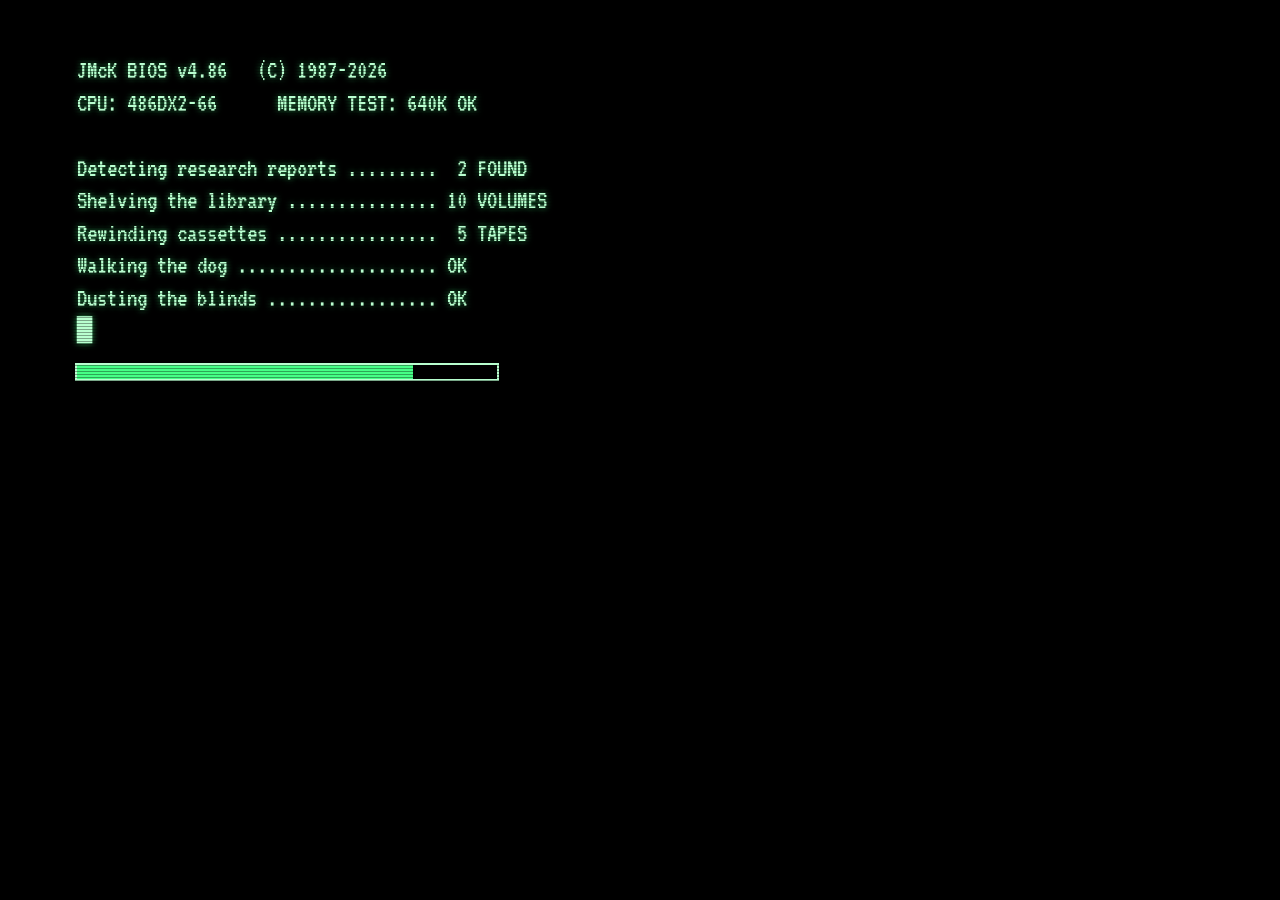
==== commit 70e34c9e: "Add a wandering long-haired dachshund and a more realistic office - A dapple long-haired dachshund t" ====
--- a/index.html
+++ b/index.html
@@ -59,57 +59,21 @@
   <script>document.documentElement.classList.add('js');</script>
 </head>
 <body>
-  <a class="skip-link" href="#text-version">Skip to the text version</a>
-
   <!-- ============ The office (3D) ============ -->
   <div class="stage" id="stage" aria-hidden="true">
     <canvas id="scene"></canvas>
     <div class="markers" id="markers"></div>
   </div>
 
-  <header class="hud hud-top" aria-label="Site controls">
-    <div class="hud-id">
-      <span class="hud-name">JOSH McKEE</span>
-      <span class="hud-sub">RESEARCH OFFICE · EST. 2024</span>
-    </div>
-    <div class="hud-tools">
-      <button class="hud-btn" type="button" data-action="hints" aria-pressed="false" title="Show what you can click">?</button>
-      <button class="hud-btn" type="button" data-action="sound" aria-pressed="false">SOUND OFF</button>
-      <button class="hud-btn" type="button" data-action="crt" aria-pressed="true">CRT ON</button>
-      <a class="hud-btn" href="#text-version" data-action="text">TEXT VERSION</a>
-    </div>
-  </header>
-
-  <nav class="hud hud-dock" aria-label="Explore the office">
-    <button type="button" class="dock-btn" data-go="terminal">
-      <svg viewBox="0 0 16 16" aria-hidden="true"><path d="M2 2h12v9H2zM3 3v7h10V3zM5 12h6v1h2v1H3v-1h2z"/><path d="M4 5h1v1H4zM6 5h4v1H6zM4 7h1v1H4zM6 7h3v1H6z"/></svg>
-      <span>Research</span>
-    </button>
-    <button type="button" class="dock-btn" data-go="desk">
-      <svg viewBox="0 0 16 16" aria-hidden="true"><path d="M4 1h7l3 3v11H4zM5 2v12h8V5h-3V2zM11 2v2h2z"/><path d="M6 7h5v1H6zM6 9h6v1H6zM6 11h4v1H6zM2 3h1v13h10v-1H2z"/></svg>
-      <span>Reports</span>
-    </button>
-    <button type="button" class="dock-btn" data-go="library">
-      <svg viewBox="0 0 16 16" aria-hidden="true"><path d="M1 14h14v1H1zM2 3h2v10H2zM5 2h2v11H5zM8 4h2v9H8zM11 3l2-1 2 10-2 1z"/></svg>
-      <span>Library</span>
-    </button>
-    <button type="button" class="dock-btn" data-go="podcasts">
-      <svg viewBox="0 0 16 16" aria-hidden="true"><path d="M1 3h14v10H1zM2 4v8h12V4zM3 5h10v3H3zM5 9h6v2H5z"/><path d="M5 6h1v1H5zM10 6h1v1h-1z"/></svg>
-      <span>Podcasts</span>
-    </button>
-    <button type="button" class="dock-btn" data-go="contact">
-      <svg viewBox="0 0 16 16" aria-hidden="true"><path d="M3 3h10v2h2v3h-3V6H4v2H1V5h2zM4 9h8l2 5H2zM7 10h2v1H7zM6 12h4v1H6z"/></svg>
-      <span>Contact</span>
-    </button>
-    <button type="button" class="dock-btn" data-go="about">
-      <svg viewBox="0 0 16 16" aria-hidden="true"><path d="M6 2h4v1h1v4h-1v1H6V7H5V3h1zM3 10h10v1h1v4H2v-4h1z"/></svg>
-      <span>About</span>
-    </button>
+  <!-- Keyboard menu: invisible until someone tabs into it. -->
+  <nav class="kbd-nav" aria-label="Explore the office">
+    <button type="button" data-go="terminal">Research</button>
+    <button type="button" data-go="desk">Reports</button>
+    <button type="button" data-go="library">Library</button>
+    <button type="button" data-go="podcasts">Podcasts</button>
+    <button type="button" data-go="contact">Contact</button>
+    <button type="button" data-go="about">About</button>
   </nav>
-
-  <button type="button" class="back-btn" data-action="back" hidden>&larr; BACK <kbd>ESC</kbd></button>
-  <p class="hud-hint" id="hint">Drag to look around &middot; click anything in the room</p>
-  <div class="tooltip" id="tooltip" aria-hidden="true"></div>
   <p class="sr-only" id="announcer" aria-live="polite"></p>
 
   <div class="boot" id="boot" aria-hidden="true">
@@ -117,15 +81,15 @@
     <div class="boot-bar"><span id="boot-bar"></span></div>
   </div>
 
-  <!-- ============ Content: overlays in the office, a plain document in text mode ============ -->
-  <main class="content" id="text-version" tabindex="-1">
-    <header class="doc-head">
-      <p class="doc-kicker">www.joshmckee.com</p>
-      <h1>Josh McKee</h1>
-      <p class="doc-lede">Publishing research on high-quality businesses.</p>
-      <p class="doc-switch"><a href="./" data-action="office">Enter the 3D research office &rarr;</a></p>
-    </header>
-
+  <!-- Shown only if the 3D office can't run in this browser. -->
+  <div class="fallback" id="fallback">
+    <p class="fallback-name">Josh McKee</p>
+    <p>This office is built in 3D and needs a browser with WebGL 2, such as a recent Chrome, Safari, Firefox or Edge.</p>
+    <p><a href="https://www.linkedin.com/in/joshhmckee/" rel="me noopener">LinkedIn</a> &middot; <a href="https://x.com/stockmental" rel="me noopener">X</a></p>
+  </div>
+
+  <!-- ============ Content: the cards that open when you click something in the office ============ -->
+  <main class="content" id="content">
     <section class="panel panel-about" id="about" data-panel="about" aria-labelledby="about-title">
       <button type="button" class="panel-close" data-action="back" aria-label="Close">&times;</button>
       <div class="about-card">
@@ -168,7 +132,7 @@
             </figure>
           </article>
         </div>
-        <p class="term-foot">Full write-ups are published on <a href="https://thedeepview.substack.com" target="_blank" rel="noopener">The Deep View</a>, my Substack.</p>
+        <p class="term-foot">Full write-ups are published on <a href="https://thedeepview.substack.com" target="_blank" rel="noopener">The Deep View</a>, my Substack. Nothing here is investment advice.</p>
       </div>
     </section>
 
@@ -295,10 +259,6 @@
       </div>
     </section>
 
-    <footer class="doc-foot">
-      <p>Nothing on this site is investment advice.</p>
-      <p>&copy; Josh McKee</p>
-    </footer>
   </main>
 
   <!-- the paper report overlay (filled from the research entries) -->
--- a/assets/css/office.css
+++ b/assets/css/office.css
@@ -4,19 +4,12 @@
 
 :root {
   --ink: #140d09;
-  --ink-2: #22160f;
   --cream: #f3e6c4;
-  --cream-dim: #c9b993;
-  --paper: #f2ead6;
-  --paper-2: #e7dcc1;
-  --rule: #c9bb98;
   --amber: #ffb347;
   --phos: #46ff86;
   --phos-dim: #23a653;
   --phos-bg: #03100a;
   --red: #9b2b1f;
-  --brass: #c9a24a;
-  --leather: #1d4a33;
   --mono: 'VT323', 'Courier New', monospace;
   --type: 'Courier Prime', 'Courier New', Courier, monospace;
   --safe-b: env(safe-area-inset-bottom, 0px);
@@ -32,6 +25,8 @@
 body {
   margin: 0;
   height: 100%;
+  overflow: hidden;
+  overscroll-behavior: none;
   background: #000;
   color: var(--cream);
   font-family: var(--type);
@@ -40,13 +35,10 @@
   font-variant-ligatures: none;
 }
 
-html.js body:not(.text-mode) { overflow: hidden; overscroll-behavior: none; }
-
 [hidden] { display: none !important; }
 a { color: inherit; }
 img { max-width: 100%; height: auto; }
 button { font: inherit; color: inherit; }
-kbd { font-family: var(--mono); }
 
 :focus-visible { outline: 2px dashed var(--amber); outline-offset: 3px; }
 
@@ -55,123 +47,40 @@
   overflow: hidden; clip: rect(0 0 0 0); white-space: nowrap;
 }
 
-.skip-link {
-  position: fixed; left: 12px; top: -60px; z-index: 100;
-  padding: 8px 14px; background: var(--amber); color: var(--ink);
-  font: 20px var(--mono); text-decoration: none;
-}
-.skip-link:focus { top: 12px; }
-
 /* ---------------------------------------------------------------- stage */
 
 .stage {
   position: fixed; inset: 0; z-index: 1;
-  touch-action: none; cursor: grab;
+  touch-action: none; cursor: default;
   background: #000;
 }
 .stage canvas { display: block; width: 100%; height: 100%; }
 body.is-pointing .stage { cursor: pointer; }
-body.is-dragging .stage { cursor: grabbing; }
-
-/* ---------------------------------------------------------------- HUD */
-
-.hud { position: fixed; z-index: 20; font-family: var(--mono); letter-spacing: 0.02em; }
-
-.hud-top {
-  top: calc(12px + var(--safe-t)); left: 16px; right: 16px;
-  display: flex; justify-content: space-between; align-items: flex-start; gap: 12px;
-  pointer-events: none;
-}
-.hud-top > * { pointer-events: auto; }
-
-.hud-id {
-  display: flex; flex-direction: column;
-  padding: 6px 12px 7px;
-  background: rgba(12, 8, 6, 0.72);
-  box-shadow: 0 0 0 2px var(--cream), 0 0 0 4px #000, 4px 4px 0 4px rgba(0, 0, 0, 0.45);
-  image-rendering: pixelated;
-}
-.hud-name { font-size: 26px; line-height: 1; color: var(--cream); text-shadow: 2px 2px 0 #000; }
-.hud-sub { font-size: 15px; line-height: 1.1; color: var(--amber); margin-top: 2px; }
-
-.hud-tools { display: flex; gap: 10px; flex-wrap: wrap; justify-content: flex-end; }
-
-.hud-btn {
-  display: inline-flex; align-items: center; justify-content: center;
-  min-height: 34px; padding: 3px 11px 4px;
-  font: 19px/1 var(--mono); text-decoration: none; text-transform: uppercase;
-  color: var(--cream); background: rgba(12, 8, 6, 0.72);
-  border: 0; box-shadow: 0 0 0 2px var(--cream), 0 0 0 4px #000;
-  cursor: pointer;
-}
-.hud-btn:hover, .hud-btn[aria-pressed="true"][data-action="hints"] { background: var(--cream); color: var(--ink); }
-.hud-btn:active { transform: translate(1px, 1px); }
-
-.hud-dock {
-  left: 50%; bottom: calc(16px + var(--safe-b)); transform: translateX(-50%);
-  display: flex; gap: 6px; padding: 6px;
-  background: rgba(12, 8, 6, 0.78);
-  box-shadow: 0 0 0 2px var(--cream), 0 0 0 4px #000, 4px 4px 0 4px rgba(0, 0, 0, 0.45);
-}
-.dock-btn {
-  display: flex; flex-direction: column; align-items: center; gap: 3px;
-  min-width: 78px; padding: 6px 8px 4px;
-  font: 17px/1 var(--mono); text-transform: uppercase;
-  background: transparent; border: 0; color: var(--cream-dim); cursor: pointer;
-}
-.dock-btn svg { width: 24px; height: 24px; fill: currentColor; shape-rendering: crispEdges; }
-.dock-btn:hover { color: var(--cream); background: rgba(243, 230, 196, 0.1); }
-.dock-btn.is-active { color: var(--ink); background: var(--amber); }
-
-.back-btn {
-  position: fixed; z-index: 21;
-  left: 16px; top: calc(86px + var(--safe-t));
-  padding: 4px 12px 5px; font: 20px/1 var(--mono);
-  color: var(--ink); background: var(--amber); border: 0; cursor: pointer;
-  box-shadow: 0 0 0 2px #000, 4px 4px 0 2px rgba(0, 0, 0, 0.45);
-}
-.back-btn kbd { font-size: 15px; opacity: 0.7; margin-left: 6px; }
-.back-btn:hover { background: var(--cream); }
-
-.hud-hint {
-  position: fixed; z-index: 15; left: 50%; bottom: calc(104px + var(--safe-b)); transform: translateX(-50%);
-  margin: 0; padding: 4px 12px; white-space: nowrap;
-  font: 19px/1.1 var(--mono); color: var(--cream);
-  background: rgba(0, 0, 0, 0.55);
-  pointer-events: none; transition: opacity 0.6s ease 0.4s;
-  animation: blink 1.2s steps(2, jump-none) 6 2s;
-}
-body.has-interacted .hud-hint, body.has-panel .hud-hint { opacity: 0; animation: none; }
-
-.tooltip {
-  position: fixed; left: 0; top: 0; z-index: 30;
-  padding: 5px 10px 6px; max-width: 280px;
-  font-family: var(--mono); line-height: 1.05;
-  background: rgba(10, 6, 4, 0.86); color: var(--cream);
-  box-shadow: 0 0 0 2px var(--amber), 3px 3px 0 2px rgba(0, 0, 0, 0.5);
-  pointer-events: none; opacity: 0; transition: opacity 0.12s;
-}
-.tooltip.is-on { opacity: 1; }
-.tooltip strong { display: block; font-weight: 400; font-size: 21px; color: var(--amber); }
-.tooltip span { display: block; font-size: 16px; color: var(--cream-dim); }
-
-/* hint markers pinned to objects */
+
+/* keyboard menu: invisible until someone tabs into it */
+.kbd-nav {
+  position: fixed; z-index: 40; left: 50%; top: calc(12px + var(--safe-t)); transform: translateX(-50%);
+  display: flex; flex-wrap: wrap; justify-content: center; gap: 4px; padding: 6px;
+  background: rgba(12, 8, 6, 0.88); box-shadow: 0 0 0 2px var(--cream), 0 0 0 4px #000;
+  clip-path: inset(50%); opacity: 0;
+}
+.kbd-nav:focus-within { clip-path: none; opacity: 1; }
+.kbd-nav button {
+  padding: 5px 10px; font: 19px/1 var(--mono); text-transform: uppercase;
+  background: transparent; border: 0; color: var(--cream); cursor: pointer;
+}
+.kbd-nav button[aria-current="true"] { background: var(--amber); color: var(--ink); }
+
+/* hint markers: small pulsing diamonds pinned to objects (touch screens only) */
 .markers { position: fixed; inset: 0; z-index: 12; pointer-events: none; opacity: 0; transition: opacity 0.4s; }
 .markers.is-on { opacity: 1; }
-.marker {
-  position: absolute; left: 0; top: 0;
-  display: flex; align-items: center; gap: 6px;
-  font: 17px/1 var(--mono); color: var(--cream); white-space: nowrap;
-  text-shadow: 1px 1px 0 #000, -1px -1px 0 #000, 1px -1px 0 #000, -1px 1px 0 #000;
-  transition: opacity 0.2s;
-}
-.marker i {
-  width: 12px; height: 12px; margin-left: -6px; flex: none;
-  background: var(--amber); transform: rotate(45deg);
-  box-shadow: 0 0 0 2px #000; animation: pulse 1.1s ease-in-out infinite;
-}
-.marker.is-minor { color: var(--cream-dim); font-size: 15px; }
-.marker.is-minor i { width: 8px; height: 8px; margin-left: -4px; background: var(--cream); }
+.marker { position: absolute; left: 0; top: 0; transition: opacity 0.2s; }
+.marker::before {
+  content: ''; position: absolute; left: -6px; top: -6px; width: 12px; height: 12px;
+  background: var(--amber); box-shadow: 0 0 0 2px #000;
+  transform: rotate(45deg); animation: pulse 1.1s ease-in-out infinite;
+}
+.marker.is-minor::before { left: -4px; top: -4px; width: 8px; height: 8px; background: var(--cream); }
 
 @keyframes pulse { 50% { transform: rotate(45deg) scale(0.6); opacity: 0.6; } }
 @keyframes blink { 50% { opacity: 0.35; } }
@@ -187,7 +96,6 @@
   text-shadow: 0 0 6px rgba(70, 255, 134, 0.6);
   transform-origin: 50% 50%;
 }
-html:not(.js) .boot { display: none; }
 .boot::after {
   content: ''; position: absolute; inset: 0; pointer-events: none;
   background: repeating-linear-gradient(0deg, rgba(0, 0, 0, 0.35) 0 1px, transparent 1px 3px);
@@ -201,18 +109,27 @@
   45% { transform: scale(1, 0.006); filter: brightness(3); background: #fff; }
   100% { transform: scale(0, 0.004); filter: brightness(4); opacity: 0; }
 }
-body.is-booting .hud, body.is-booting .hud-hint, body.is-booting .back-btn { visibility: hidden; }
-html.js body:not(.is-ready):not(.text-mode) .hud { visibility: hidden; }
-
-/* ---------------------------------------------------------------- content: shared */
-
-html.js body:not(.text-mode) .content {
-  position: fixed; inset: 0; z-index: 25; pointer-events: none;
-}
-html.js body:not(.text-mode) .doc-head,
-html.js body:not(.text-mode) .doc-foot { display: none; }
-html.js body:not(.text-mode) .panel { display: none; pointer-events: auto; }
-html.js body:not(.text-mode) .panel.is-open { display: block; }
+
+/* ---------------------------------------------------------------- fallback (no WebGL, no JS) */
+
+.fallback { display: none; }
+html:not(.js) .fallback,
+body.no-office .fallback {
+  position: fixed; inset: 0; z-index: 60;
+  display: grid; place-content: center; gap: 4px; padding: 24px; text-align: center;
+  background: #000; color: #b8ffcf; font: 22px/1.4 var(--mono);
+  text-shadow: 0 0 6px rgba(70, 255, 134, 0.5);
+}
+.fallback p { margin: 0 auto; max-width: 30em; }
+.fallback .fallback-name { font-size: 44px; margin-bottom: 8px; }
+html:not(.js) .stage, html:not(.js) .content, html:not(.js) .boot, html:not(.js) .paper-wrap, html:not(.js) .kbd-nav,
+body.no-office .stage, body.no-office .content, body.no-office .paper-wrap, body.no-office .kbd-nav { display: none !important; }
+
+/* ---------------------------------------------------------------- content cards: shared */
+
+.content { position: fixed; inset: 0; z-index: 25; pointer-events: none; }
+.panel { display: none; pointer-events: auto; }
+.panel.is-open { display: block; }
 
 .panel-close {
   position: absolute; top: 8px; right: 10px; z-index: 2;
@@ -223,10 +140,10 @@
 .panel-close:hover { opacity: 1; }
 .panel-kicker { margin: 0 0 4px; font: 18px/1 var(--mono); letter-spacing: 0.08em; text-transform: uppercase; color: var(--red); }
 
-/* panels that sit to the right of the scene */
-html.js body:not(.text-mode) .panel-library,
-html.js body:not(.text-mode) .panel-tapes {
-  position: fixed; right: 18px; top: calc(78px + var(--safe-t)); bottom: calc(108px + var(--safe-b));
+/* card catalog and tape deck sit to the right of the scene */
+.panel-library,
+.panel-tapes {
+  position: fixed; right: 18px; top: calc(24px + var(--safe-t)); bottom: calc(24px + var(--safe-b));
   width: min(440px, 36vw); overflow: auto; overscroll-behavior: contain;
   padding: 22px 22px 26px;
   color: var(--ink);
@@ -289,9 +206,9 @@
 @keyframes slide-in { from { transform: translateX(30px); opacity: 0; } }
 @keyframes rise-in { from { transform: translateY(24px) rotate(-1.5deg); opacity: 0; } }
 
-/* ---------------------------------------------------------------- terminal */
-
-html.js body:not(.text-mode) .panel-terminal {
+/* ---------------------------------------------------------------- terminal (pinned over the CRT) */
+
+.panel-terminal {
   position: fixed; left: 10vw; top: 10vh; width: 80vw; height: 72vh;
   padding: 0; overflow: hidden; font-size: 20px;
   border-radius: 3% / 4%;
@@ -299,22 +216,22 @@
   box-shadow: inset 0 0 60px rgba(0, 0, 0, 0.85), 0 0 24px rgba(70, 255, 134, 0.12);
   opacity: 0; transform: scale(0.98); transition: opacity 0.25s, transform 0.25s;
 }
-html.js body:not(.text-mode) .panel-terminal.is-on { opacity: 1; transform: none; }
-html.js body:not(.text-mode) .panel-terminal::after {
+.panel-terminal.is-on { opacity: 1; transform: none; }
+.panel-terminal::after {
   content: ''; position: absolute; inset: 0; pointer-events: none; border-radius: inherit;
   background:
-    repeating-linear-gradient(0deg, rgba(0, 0, 0, 0.28) 0 1px, transparent 1px 3px),
+    repeating-linear-gradient(0deg, rgba(0, 0, 0, 0.22) 0 1px, transparent 1px 3px),
     radial-gradient(ellipse at center, transparent 55%, rgba(0, 0, 0, 0.55));
 }
-html.js body:not(.text-mode) .panel-terminal.is-full {
+.panel-terminal.is-full {
   left: 8px; right: 8px; top: calc(8px + var(--safe-t)); bottom: calc(8px + var(--safe-b));
   width: auto; height: auto; font-size: 19px; border-radius: 14px;
 }
-html.js body:not(.text-mode) .panel-terminal .panel-close { top: 0; right: 6px; height: 1.4em; z-index: 3; color: var(--phos-bg); font-size: 1.3em; opacity: 1; }
-html.js body:not(.text-mode) .panel-terminal.is-full .term .report { grid-template-columns: 4.2em 1fr; }
-html.js body:not(.text-mode) .panel-terminal.is-full .term .report-title { grid-column: 1 / -1; grid-row: 2; }
-html.js body:not(.text-mode) .panel-terminal.is-full .term .report-dek { grid-column: 1 / -1; grid-row: 3; padding-left: 1.1em; }
-html.js body:not(.text-mode) .panel-terminal.is-full .term-clock { display: none; }
+.panel-terminal .panel-close { top: 0; right: 6px; height: 1.4em; z-index: 3; color: var(--phos-bg); font-size: 1.3em; opacity: 1; }
+.panel-terminal.is-full .term .report { grid-template-columns: 4.2em 1fr; }
+.panel-terminal.is-full .term .report-title { grid-column: 1 / -1; grid-row: 2; }
+.panel-terminal.is-full .term .report-dek { grid-column: 1 / -1; grid-row: 3; padding-left: 1.1em; }
+.panel-terminal.is-full .term-clock { display: none; }
 .term {
   height: 100%; overflow: auto; overscroll-behavior: contain;
   padding: 0 0 1em; font-family: var(--mono); line-height: 1.15;
@@ -330,12 +247,11 @@
 .term-cmd { margin: 0.7em 0.6em 0.4em; color: var(--phos-dim); }
 .term .reports { display: grid; gap: 0; margin: 0 0.6em; }
 .term .report { display: grid; grid-template-columns: 4.2em 5.4em 1fr; column-gap: 0.5em; padding: 0.35em 0.3em; border-bottom: 1px dashed rgba(70, 255, 134, 0.25); }
-.term .report-meta { grid-column: 1 / span 2; grid-row: 1; margin: 0; display: contents; color: var(--phos-dim); }
+.term .report-meta { margin: 0; display: contents; color: var(--phos-dim); }
 .term .report-ticker, .term .report-meta time { position: absolute; width: 1px; height: 1px; overflow: hidden; clip: rect(0 0 0 0); white-space: nowrap; }
 .term-short { display: contents; }
 .term-short b { grid-column: 1; grid-row: 1; font-weight: 400; color: var(--phos); }
 .term-short i { grid-column: 2; grid-row: 1; font-style: normal; color: var(--phos-dim); }
-body.text-mode .term-short, html:not(.js) .term-short { display: none; }
 .term .report-title { grid-column: 3; grid-row: 1; margin: 0; font: inherit; font-size: 1.05em; text-transform: uppercase; }
 .term .report-title a { text-decoration: none; display: block; }
 .term .report-title a::before { content: '  '; white-space: pre; }
@@ -344,7 +260,6 @@
 .term .report-dek { grid-column: 3; grid-row: 2; margin: 0.1em 0 0; color: var(--phos-dim); font-size: 0.95em; padding-left: 1.1em; }
 .term-prompt { margin: 0.4em 0.6em 0; color: var(--phos-dim); }
 .term-prompt .cursor { color: var(--phos); animation: blink 1s steps(2, jump-none) infinite; }
-body.text-mode .term-prompt, html:not(.js) .term-prompt { display: none; }
 .term .report-figure, .term .report-open { display: none; }
 .term .report.is-expanded .report-figure { display: block; grid-column: 1 / -1; margin: 0.6em 0 0.3em; }
 .term .report.is-expanded .report-figure img {
@@ -358,8 +273,7 @@
   color: var(--phos-bg); background: var(--phos); text-shadow: none;
 }
 .term .report-open button { background: transparent; color: var(--phos); box-shadow: inset 0 0 0 1px var(--phos); }
-.term.has-expanded .report:not(.is-expanded) { display: none; }
-html.js body:not(.text-mode) .panel-terminal.has-expanded .report:not(.is-expanded) { display: none; }
+.panel-terminal.has-expanded .report:not(.is-expanded) { display: none; }
 .term-foot { margin: 0.9em 0.6em 0; color: var(--phos-dim); }
 .term-foot::before { content: 'C:\\RESEARCH> '; }
 .term-foot a { color: var(--phos); }
@@ -369,9 +283,8 @@
 .paper-wrap {
   position: fixed; z-index: 26; inset: 0; pointer-events: none;
   display: flex; align-items: center; justify-content: flex-end;
-  padding: calc(78px + var(--safe-t)) 32px calc(104px + var(--safe-b));
-}
-.paper-wrap[hidden] { display: none; }
+  padding: calc(24px + var(--safe-t)) 32px calc(24px + var(--safe-b));
+}
 .paper {
   position: relative; pointer-events: auto;
   width: min(520px, 40vw); max-height: 100%; overflow: auto;
@@ -410,8 +323,8 @@
 
 /* ---------------------------------------------------------------- contact + about */
 
-html.js body:not(.text-mode) .panel-contact,
-html.js body:not(.text-mode) .panel-about {
+.panel-contact,
+.panel-about {
   position: fixed; right: 32px; top: 50%; transform: translateY(-50%);
   width: min(460px, 38vw);
   animation: rise-in 0.4s cubic-bezier(0.2, 0.8, 0.2, 1);
@@ -449,118 +362,26 @@
 .about-links { display: flex; flex-wrap: wrap; gap: 8px 16px; font: 19px/1 var(--mono); text-transform: uppercase; }
 .about-links a { color: var(--red); }
 
-/* ---------------------------------------------------------------- small screens */
+/* ---------------------------------------------------------------- small screens: cards become bottom sheets */
 
 @media (max-width: 760px) {
-  .hud-top { left: 10px; right: 10px; top: calc(8px + var(--safe-t)); }
-  .hud-id { padding: 4px 9px 5px; }
-  .hud-name { font-size: 21px; }
-  .hud-sub { font-size: 13px; }
-  .hud-tools { gap: 8px; }
-  .hud-btn { min-height: 30px; padding: 2px 8px 3px; font-size: 16px; }
-  .hud-btn[data-action="sound"], .hud-btn[data-action="crt"] { display: none; }
-  .hud-dock { left: 8px; right: 8px; transform: none; bottom: calc(8px + var(--safe-b)); gap: 2px; padding: 4px; justify-content: space-between; }
-  .dock-btn { min-width: 0; flex: 1; padding: 5px 2px 3px; font-size: 14px; }
-  .dock-btn svg { width: 22px; height: 22px; }
-  .back-btn { top: auto; bottom: calc(86px + var(--safe-b)); left: 10px; }
-  .hud-hint { bottom: calc(86px + var(--safe-b)); font-size: 16px; white-space: normal; text-align: center; width: max-content; max-width: calc(100vw - 32px); }
-  body.has-panel .hud-dock { display: none; }
-  body.has-panel .back-btn { bottom: calc(10px + var(--safe-b)); }
-
-  html.js body:not(.text-mode) .panel-library,
-  html.js body:not(.text-mode) .panel-tapes {
-    left: 8px; right: 8px; width: auto; top: auto; bottom: calc(56px + var(--safe-b)); max-height: 58vh;
+  .panel-library,
+  .panel-tapes {
+    left: 8px; right: 8px; width: auto; top: auto; bottom: calc(8px + var(--safe-b)); max-height: 60vh;
     padding: 18px 16px 20px;
     animation-name: rise-in;
   }
-  html.js body:not(.text-mode) .panel-contact,
-  html.js body:not(.text-mode) .panel-about {
-    left: 8px; right: 8px; width: auto; top: auto; bottom: calc(56px + var(--safe-b)); transform: none; max-height: 70vh; overflow: auto;
+  .panel-contact,
+  .panel-about {
+    left: 8px; right: 8px; width: auto; top: auto; bottom: calc(14px + var(--safe-b)); transform: none; max-height: 70vh; overflow: auto;
   }
   .about-card { padding: 18px 16px; }
-  .paper-wrap { padding: calc(64px + var(--safe-t)) 8px calc(56px + var(--safe-b)); justify-content: center; align-items: flex-end; }
+  .paper-wrap { padding: calc(16px + var(--safe-t)) 8px calc(8px + var(--safe-b)); justify-content: center; align-items: flex-end; }
   .paper { width: 100%; max-height: 74vh; padding: 22px 18px 26px; transform: none; }
   .paper-letterhead { margin: -22px -18px 14px; padding: 6px 18px; }
   .paper-title { font-size: 22px; }
 }
 
-@media (max-height: 520px) and (orientation: landscape) {
-  .hud-dock .dock-btn span { display: none; }
-  .hud-hint { display: none; }
-}
-
-/* ---------------------------------------------------------------- text version */
-
-body.text-mode,
-html:not(.js) body {
-  overflow: auto;
-  background: #e9e3cf;
-  background-image:
-    repeating-linear-gradient(180deg, transparent 0 64px, rgba(160, 200, 150, 0.32) 64px 128px);
-  color: #1c1610;
-}
-body.text-mode .stage, body.text-mode .hud, body.text-mode .boot, body.text-mode .tooltip,
-body.text-mode .markers, body.text-mode .back-btn, body.text-mode .hud-hint, body.text-mode .paper-wrap,
-html:not(.js) .stage, html:not(.js) .hud, html:not(.js) .back-btn, html:not(.js) .hud-hint, html:not(.js) .paper-wrap { display: none !important; }
-body.text-mode .panel-close, html:not(.js) .panel-close { display: none; }
-
-body.text-mode .content,
-html:not(.js) .content {
-  position: static; display: block;
-  max-width: 760px; margin: 0 auto; padding: 48px 22px 64px;
-  font-size: 17px; line-height: 1.6;
-}
-body.text-mode .content::before,
-html:not(.js) .content::before { /* tractor-feed edges */
-  content: ''; position: fixed; top: 0; bottom: 0; left: 0; width: 26px;
-  background: radial-gradient(circle at 13px 13px, rgba(0, 0, 0, 0.18) 0 5px, transparent 6px) 0 0 / 26px 26px repeat-y;
-}
-.doc-kicker { margin: 0; font: 20px/1 var(--mono); color: var(--red); letter-spacing: 0.06em; }
-.doc-head h1 { margin: 6px 0 4px; font: 700 clamp(36px, 7vw, 54px)/1 var(--type); }
-.doc-lede { margin: 0 0 10px; font-size: 19px; }
-.doc-switch a, .doc-note { font: 20px/1.2 var(--mono); }
-.doc-note { color: var(--red); }
-body.text-mode .panel, html:not(.js) .panel { display: block; margin: 44px 0 0; padding: 0; }
-body.text-mode h2, html:not(.js) .panel h2 { font: 700 28px/1.2 var(--type); margin: 0 0 10px; }
-body.text-mode .panel-kicker, html:not(.js) .panel-kicker { display: none; }
-body.text-mode .about-card, html:not(.js) .about-card { box-shadow: none; background: transparent; padding: 0; }
-body.text-mode .term, html:not(.js) .term { height: auto; overflow: visible; padding: 0; font-family: var(--type); text-shadow: none; line-height: 1.5; }
-body.text-mode .term-bar, body.text-mode .term-cmd, html:not(.js) .term-bar, html:not(.js) .term-cmd { display: none; }
-body.text-mode .term-title, html:not(.js) .term-title { position: static; width: auto; height: auto; overflow: visible; clip: auto; }
-body.text-mode .term .reports, html:not(.js) .term .reports { margin: 0; gap: 26px; }
-body.text-mode .term .report, html:not(.js) .term .report { display: block; padding: 0 0 22px; border-bottom: 1px solid var(--rule); }
-body.text-mode .term .report-ticker, body.text-mode .term .report-meta time, html:not(.js) .term .report-ticker, html:not(.js) .term .report-meta time { position: static; width: auto; height: auto; overflow: visible; clip: auto; }
-body.text-mode .term .report-meta, html:not(.js) .term .report-meta { display: flex; flex-direction: row; gap: 14px; font: 19px/1 var(--mono); color: var(--red); margin: 0 0 6px; }
-body.text-mode .term .report-ticker, html:not(.js) .term .report-ticker { color: inherit; font-size: inherit; }
-body.text-mode .term .report-title, html:not(.js) .term .report-title { text-transform: none; font: 700 22px/1.3 var(--type); }
-body.text-mode .term .report-title a::before, html:not(.js) .term .report-title a::before { content: none; }
-body.text-mode .term .report-dek, html:not(.js) .term .report-dek { padding: 0; color: #4a3b28; font-style: italic; }
-body.text-mode .term .report-figure, html:not(.js) .term .report-figure { display: block; margin: 12px 0 0; padding: 8px; background: #fff; box-shadow: 0 0 0 1px #cfc5ad; }
-body.text-mode .term .report-figure img, html:not(.js) .term .report-figure img { display: block; width: 100%; filter: none; mix-blend-mode: normal; }
-body.text-mode .term .report-open, html:not(.js) .term .report-open { display: none !important; }
-body.text-mode .term-foot::before, html:not(.js) .term-foot::before { content: none; }
-body.text-mode .term-foot, html:not(.js) .term-foot { color: inherit; margin: 18px 0 0; }
-body.text-mode .term-foot a, html:not(.js) .term-foot a { color: inherit; }
-body.text-mode .item, html:not(.js) .item { cursor: default; transform: none !important; }
-body.text-mode .panel-tapes .item::before, html:not(.js) .panel-tapes .item::before { display: none; }
-body.text-mode .panel-tapes .item, html:not(.js) .panel-tapes .item { padding-left: 14px; }
-body.text-mode .card, html:not(.js) .card { max-width: 480px; }
-.doc-foot { margin-top: 56px; padding-top: 18px; border-top: 2px dashed var(--rule); font: 19px/1.4 var(--mono); }
-.doc-foot p { margin: 0 0 4px; }
-
-/* social-card capture mode (?og) */
-body.og .hud-tools, body.og .hud-dock, body.og .hud-hint, body.og .tooltip, body.og .markers, body.og .back-btn { display: none !important; }
-body.og .hud-top { top: auto; bottom: 34px; left: 40px; }
-body.og .hud-id { padding: 12px 20px 14px; }
-body.og .hud-name { font-size: 60px; }
-body.og .hud-sub { font-size: 28px; margin-top: 6px; }
-
-/* the about card repeats the page title in the text version, so keep it for screen readers only */
-body.text-mode .about-body h2, body.text-mode .about-lede,
-html:not(.js) .about-body h2, html:not(.js) .about-lede {
-  position: absolute; width: 1px; height: 1px; overflow: hidden; clip: rect(0 0 0 0); white-space: nowrap;
-}
-
 @media (prefers-reduced-motion: reduce) {
   *, *::before, *::after { animation-duration: 0.001ms !important; animation-iteration-count: 1 !important; transition-duration: 0.001ms !important; }
 }
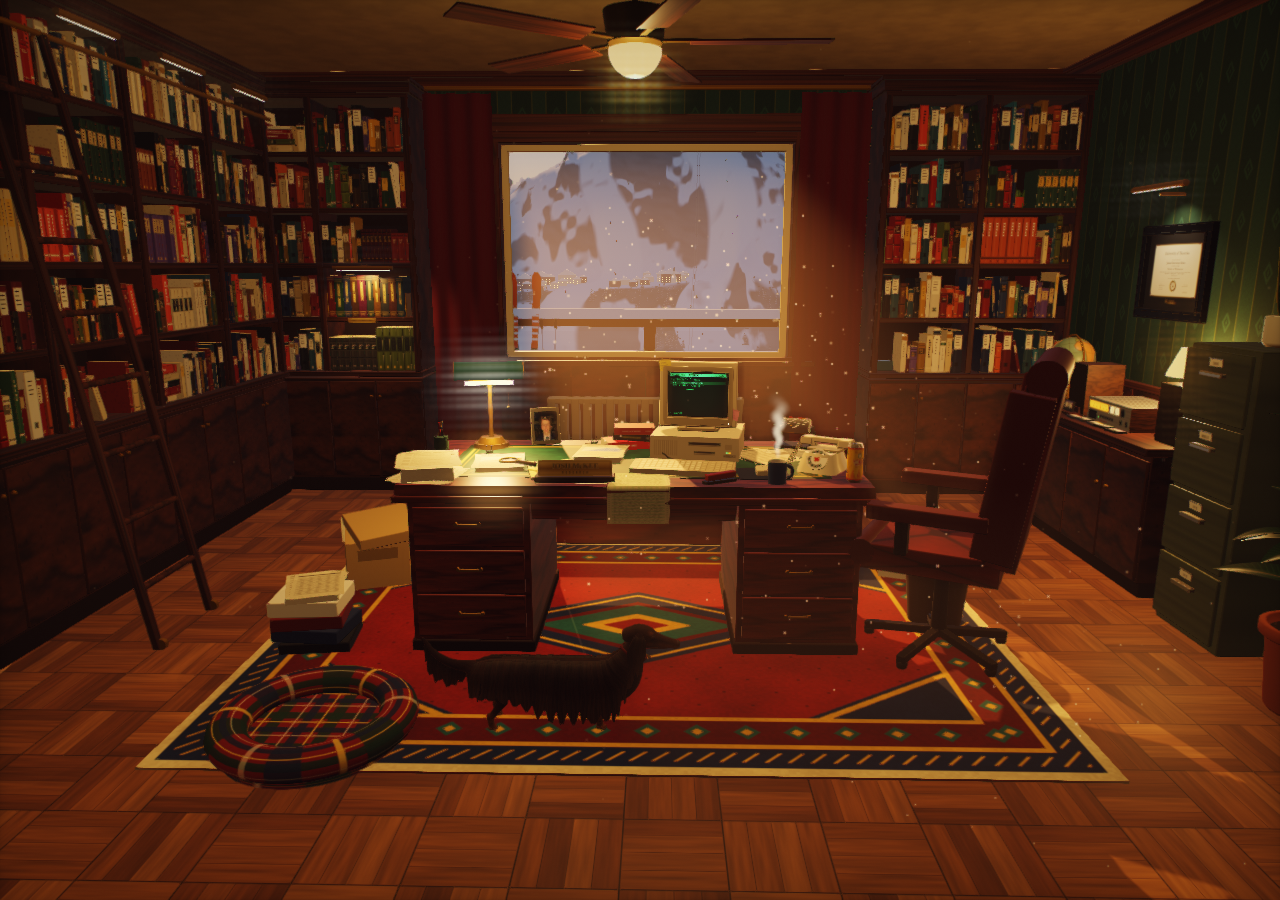
==== commit 5c323acf: "Walk the office in first person, step outside onto the chalet balcony, and play mixtapes - First-per" ====
--- a/index.html
+++ b/index.html
@@ -37,7 +37,7 @@
 
   <link rel="preconnect" href="https://fonts.googleapis.com">
   <link rel="preconnect" href="https://fonts.gstatic.com" crossorigin>
-  <link rel="stylesheet" href="https://fonts.googleapis.com/css2?family=Courier+Prime:ital,wght@0,400;0,700;1,400&family=VT323&display=swap">
+  <link rel="stylesheet" href="https://fonts.googleapis.com/css2?family=Courier+Prime:ital,wght@0,400;0,700;1,400&family=Cinzel:wght@600;700;900&family=EB+Garamond:ital,wght@1,400&family=UnifrakturMaguntia&family=VT323&display=swap">
   <link rel="stylesheet" href="assets/css/office.css">
   <link rel="modulepreload" href="assets/vendor/three.module.min.js">
 
@@ -63,6 +63,10 @@
   <div class="stage" id="stage" aria-hidden="true">
     <canvas id="scene"></canvas>
     <div class="markers" id="markers"></div>
+    <!-- with a mouse: where you're looking, in place of a cursor -->
+    <div class="reticle"></div>
+    <p class="act-hint" id="act-hint"><kbd>E</kbd><span></span></p>
+    <p class="look-hint">Click to look around</p>
   </div>
 
   <!-- Keyboard menu: invisible until someone tabs into it. -->
@@ -73,7 +77,14 @@
     <button type="button" data-go="podcasts">Podcasts</button>
     <button type="button" data-go="contact">Contact</button>
     <button type="button" data-go="about">About</button>
+    <button type="button" data-go="diploma">Degree</button>
+    <button type="button" data-go="window">Window</button>
+    <button type="button" data-go="outside">Outside</button>
   </nav>
+  <!-- A one-off tip once the door's open: how to walk out of it. -->
+  <p class="walk-hint" id="walk-hint" hidden></p>
+  <!-- Outside the office: the way back in. -->
+  <button type="button" class="go-in" data-action="back">Back inside <kbd>Esc</kbd></button>
   <p class="sr-only" id="announcer" aria-live="polite"></p>
 
   <div class="boot" id="boot" aria-hidden="true">
@@ -210,10 +221,36 @@
 
     <section class="panel panel-tapes podcasts" id="podcasts" data-panel="podcasts" aria-labelledby="podcasts-title">
       <button type="button" class="panel-close" data-action="back" aria-label="Close">&times;</button>
-      <p class="panel-kicker">Tape deck</p>
-      <h2 id="podcasts-title">Podcasts</h2>
-      <p class="panel-intro">The shows I keep in rotation.</p>
+      <p class="panel-kicker">Hi-fi</p>
+      <h2 id="podcasts-title">Tape deck</h2>
+      <p class="panel-intro">Put a mixtape in the deck, or pick up one of the shows I keep in rotation.</p>
+      <div class="shelf mixtapes" data-category="Mixtapes">
+        <h3>Mixtapes</h3>
+        <ul class="items">
+          <li class="item song" data-id="softcore" data-short="SOFTCORE" data-youtube="ggG9ySCChYw">
+            <h4 class="item-title"><a href="https://www.youtube.com/watch?v=ggG9ySCChYw" target="_blank" rel="noopener">Softcore</a></h4>
+            <p class="item-by">The Neighbourhood</p>
+          </li>
+          <li class="item song" data-id="sweater-weather" data-short="SWEATER WEATHER" data-youtube="GCdwKhTtNNw">
+            <h4 class="item-title"><a href="https://www.youtube.com/watch?v=GCdwKhTtNNw" target="_blank" rel="noopener">Sweater Weather</a></h4>
+            <p class="item-by">The Neighbourhood</p>
+          </li>
+          <li class="item song" data-id="do-i-wanna-know" data-short="DO I WANNA KNOW?" data-youtube="bpOSxM0rNPM">
+            <h4 class="item-title"><a href="https://www.youtube.com/watch?v=bpOSxM0rNPM" target="_blank" rel="noopener">Do I Wanna Know?</a></h4>
+            <p class="item-by">Arctic Monkeys</p>
+          </li>
+          <li class="item song" data-id="apocalypse" data-short="APOCALYPSE" data-youtube="sElE_BfQ67s">
+            <h4 class="item-title"><a href="https://www.youtube.com/watch?v=sElE_BfQ67s" target="_blank" rel="noopener">Apocalypse</a></h4>
+            <p class="item-by">Cigarettes After Sex</p>
+          </li>
+          <li class="item song" data-id="space-song" data-short="SPACE SONG" data-youtube="RBtlPT23PTM">
+            <h4 class="item-title"><a href="https://www.youtube.com/watch?v=RBtlPT23PTM" target="_blank" rel="noopener">Space Song</a></h4>
+            <p class="item-by">Beach House</p>
+          </li>
+        </ul>
+      </div>
       <div class="shelf" data-category="Podcasts">
+        <h3>Podcasts</h3>
         <ul class="items">
           <li class="item" data-id="investtalk" data-short="INVEST TALK">
             <h4 class="item-title"><a href="https://www.investtalk.com/" target="_blank" rel="noopener">Invest Talk</a></h4>
@@ -275,6 +312,13 @@
     </article>
   </div>
 
+  <!-- the tape that's in the deck: YouTube's player has to stay on screen while it plays -->
+  <aside class="jukebox" id="jukebox" aria-label="Now playing" hidden>
+    <p class="jukebox-label"><span class="jukebox-reels" aria-hidden="true"></span><span><b class="jukebox-title"></b><span class="jukebox-by"></span></span></p>
+    <div class="jukebox-screen"><div id="jukebox-player"></div></div>
+    <button type="button" class="jukebox-eject">Eject &#9167;</button>
+  </aside>
+
   <!-- If the 3D office can't load, the page quietly becomes the plain document. -->
   <script type="module" src="assets/js/main.js" onerror="document.documentElement.classList.remove('js')"></script>
   <script nomodule>document.documentElement.classList.remove('js');</script>
--- a/assets/css/office.css
+++ b/assets/css/office.css
@@ -56,6 +56,38 @@
 }
 .stage canvas { display: block; width: 100%; height: 100%; }
 body.is-pointing .stage { cursor: pointer; }
+body.is-grabbable .stage { cursor: grab; }
+body.is-dragging .stage { cursor: grabbing; }
+/* with a mouse there's no cursor over the office: a dot in the middle shows where you're looking */
+body.is-aiming .stage { cursor: none; }
+.reticle {
+  position: fixed; left: 50%; top: 50%; z-index: 5; width: 6px; height: 6px; margin: -3px 0 0 -3px; border-radius: 50%;
+  background: rgba(255, 246, 228, 0.85); box-shadow: 0 0 0 1.5px rgba(20, 13, 9, 0.55); pointer-events: none; opacity: 0;
+  transition: opacity 0.3s, width 0.15s, height 0.15s, margin 0.15s, background-color 0.15s;
+}
+body.is-aiming.is-ready .reticle { opacity: 1; }
+body.is-aiming.is-pointing .reticle, body.is-aiming.is-grabbable .reticle {
+  width: 18px; height: 18px; margin: -9px 0 0 -9px; background: transparent;
+  box-shadow: 0 0 0 2px var(--amber), 0 0 0 3.5px rgba(20, 13, 9, 0.5);
+}
+body.is-aiming.is-dragging .reticle { background: rgba(255, 179, 71, 0.5); }
+.look-hint {
+  position: fixed; left: 50%; top: calc(50% + 20px); z-index: 5; margin: 0; transform: translateX(-50%);
+  font: 17px/1 var(--mono); letter-spacing: 0.06em; white-space: nowrap; color: rgba(243, 230, 196, 0.9);
+  text-shadow: 0 1px 2px #000, 0 0 8px rgba(0, 0, 0, 0.6); pointer-events: none; opacity: 0; transition: opacity 0.3s;
+}
+body.is-aiming.is-ready:not(.is-locked):not(.has-prompt) .look-hint { opacity: 1; transition: opacity 0.6s 1.5s; }
+.look-hint { top: calc(50% + 24px); }
+/* what E (or a click) will do with whatever the dot is on */
+.act-hint {
+  position: fixed; left: 50%; top: calc(50% + 20px); z-index: 5; margin: 0; transform: translate(-50%, 4px);
+  display: flex; align-items: center; gap: 8px; padding: 4px 10px 4px 4px; white-space: nowrap;
+  font: 18px/1 var(--mono); letter-spacing: 0.05em; color: var(--cream);
+  background: rgba(20, 13, 9, 0.72); box-shadow: 0 0 0 1px rgba(243, 230, 196, 0.25);
+  pointer-events: none; opacity: 0; transition: opacity 0.15s, transform 0.15s;
+}
+.act-hint kbd { display: grid; place-items: center; width: 22px; height: 22px; font: 17px/1 var(--mono); color: var(--ink); background: var(--cream); box-shadow: 0 2px 0 #8a7a5a; }
+body.is-aiming .act-hint.is-on { opacity: 1; transform: translate(-50%, 0); }
 
 /* keyboard menu: invisible until someone tabs into it */
 .kbd-nav {
@@ -202,6 +234,69 @@
 .panel-tapes .items .item:nth-child(6)::before { border-top: 5px solid #d35400; }
 .panel-tapes .item.is-focused::before { animation: spinreel 1s linear infinite; }
 @keyframes spinreel { 50% { filter: brightness(1.4); } }
+
+/* mixtapes: the one in the deck gets a little "playing" tag */
+.panel-tapes .song .item-by { margin-bottom: 0; }
+.panel-tapes .song.is-playing { box-shadow: 0 0 0 2px var(--amber), 6px 6px 0 rgba(60, 40, 20, 0.3); }
+.panel-tapes .song.is-playing .item-title::after { content: 'PLAYING'; margin-left: 10px; padding: 1px 6px; font: 15px/1 var(--mono); letter-spacing: 0.06em; color: var(--ink); background: var(--amber); vertical-align: 2px; }
+.panel-tapes .song.is-playing::before { animation: spinreel 1s linear infinite; }
+
+/* once the door's open: how to walk out */
+.walk-hint {
+  position: fixed; left: 50%; bottom: calc(26px + var(--safe-b)); z-index: 25; margin: 0; transform: translateX(-50%);
+  padding: 7px 14px; font: 19px/1.1 var(--mono); letter-spacing: 0.05em; white-space: nowrap; color: var(--cream);
+  background: rgba(20, 13, 9, 0.82); box-shadow: 0 0 0 2px #120a05, 0 0 0 3px rgba(243, 230, 196, 0.5);
+  pointer-events: none; animation: hint-in 0.5s cubic-bezier(0.2, 0.8, 0.2, 1);
+}
+.walk-hint[hidden] { display: none; }
+@keyframes hint-in { from { opacity: 0; transform: translate(-50%, 10px); } }
+@media (max-width: 560px) { .walk-hint { white-space: normal; width: calc(100% - 48px); text-align: center; } }
+
+/* outside the office: the way back in */
+.go-in {
+  position: fixed; right: 18px; bottom: calc(18px + var(--safe-b)); z-index: 25; display: none;
+  padding: 7px 12px; font: 20px/1 var(--mono); letter-spacing: 0.06em; color: var(--ink);
+  background: var(--cream); border: 0; box-shadow: 0 0 0 2px #120a05, 6px 6px 0 rgba(0, 0, 0, 0.4); cursor: pointer;
+}
+body.is-outside .go-in { display: block; animation: rise-in 0.3s cubic-bezier(0.2, 0.8, 0.2, 1); }
+.go-in:hover, .go-in:focus-visible { background: var(--amber); }
+.go-in kbd { margin-left: 8px; padding: 1px 5px; font: 16px/1 var(--mono); color: var(--cream); background: var(--ink); }
+@media (pointer: coarse) { .go-in kbd { display: none; } }
+
+/* the "now playing" card: YouTube's player has to stay visible while it plays */
+.jukebox {
+  position: fixed; left: 18px; bottom: calc(18px + var(--safe-b)); z-index: 30; width: 344px;
+  padding: 10px 12px 12px; color: var(--cream);
+  background: linear-gradient(180deg, #3a2414, #24150b);
+  box-shadow: 0 0 0 2px #120a05, 0 0 0 4px var(--cream), 8px 10px 0 2px rgba(0, 0, 0, 0.45);
+  animation: rise-in 0.3s cubic-bezier(0.2, 0.8, 0.2, 1);
+}
+.jukebox[hidden] { display: none; }
+.jukebox-label { display: flex; align-items: center; gap: 10px; margin: 0 0 8px; font: 18px/1.1 var(--mono); letter-spacing: 0.04em; }
+.jukebox-label b { display: block; font-weight: 400; color: var(--amber); text-transform: uppercase; }
+.jukebox-by { display: block; color: #d9c8a0; }
+.jukebox-reels {
+  flex: none; width: 40px; height: 26px;
+  background:
+    radial-gradient(circle at 11px 13px, #e9e1cf 0 4px, #222 4px 5px, transparent 5px),
+    radial-gradient(circle at 29px 13px, #e9e1cf 0 4px, #222 4px 5px, transparent 5px),
+    linear-gradient(#2a2826, #2a2826);
+  box-shadow: 0 0 0 2px #111; border-top: 5px solid var(--amber);
+  animation: spinreel 1s linear infinite;
+}
+.jukebox-screen { width: 320px; height: 200px; background: #000; box-shadow: inset 0 0 0 2px #120a05; }
+.jukebox-screen iframe { display: block; width: 320px; height: 200px; border: 0; }
+.jukebox.is-error .jukebox-screen::after { content: 'The tape deck needs YouTube to play this one.'; display: block; padding: 16px; font: 17px/1.3 var(--mono); color: #d9c8a0; }
+.jukebox-eject {
+  display: block; margin: 10px 0 0 auto; padding: 4px 12px; font: 18px/1 var(--mono); letter-spacing: 0.06em;
+  color: var(--ink); background: var(--cream); border: 0; box-shadow: 0 0 0 2px #120a05; cursor: pointer;
+}
+.jukebox-eject:hover, .jukebox-eject:focus-visible { background: var(--amber); }
+@media (max-width: 760px) {
+  /* the panels come up from the bottom on narrow screens, so the card moves to the top */
+  .jukebox { top: calc(12px + var(--safe-t)); bottom: auto; left: 12px; }
+}
+html:not(.js) .jukebox, body.no-office .jukebox { display: none !important; }
 
 @keyframes slide-in { from { transform: translateX(30px); opacity: 0; } }
 @keyframes rise-in { from { transform: translateY(24px) rotate(-1.5deg); opacity: 0; } }
